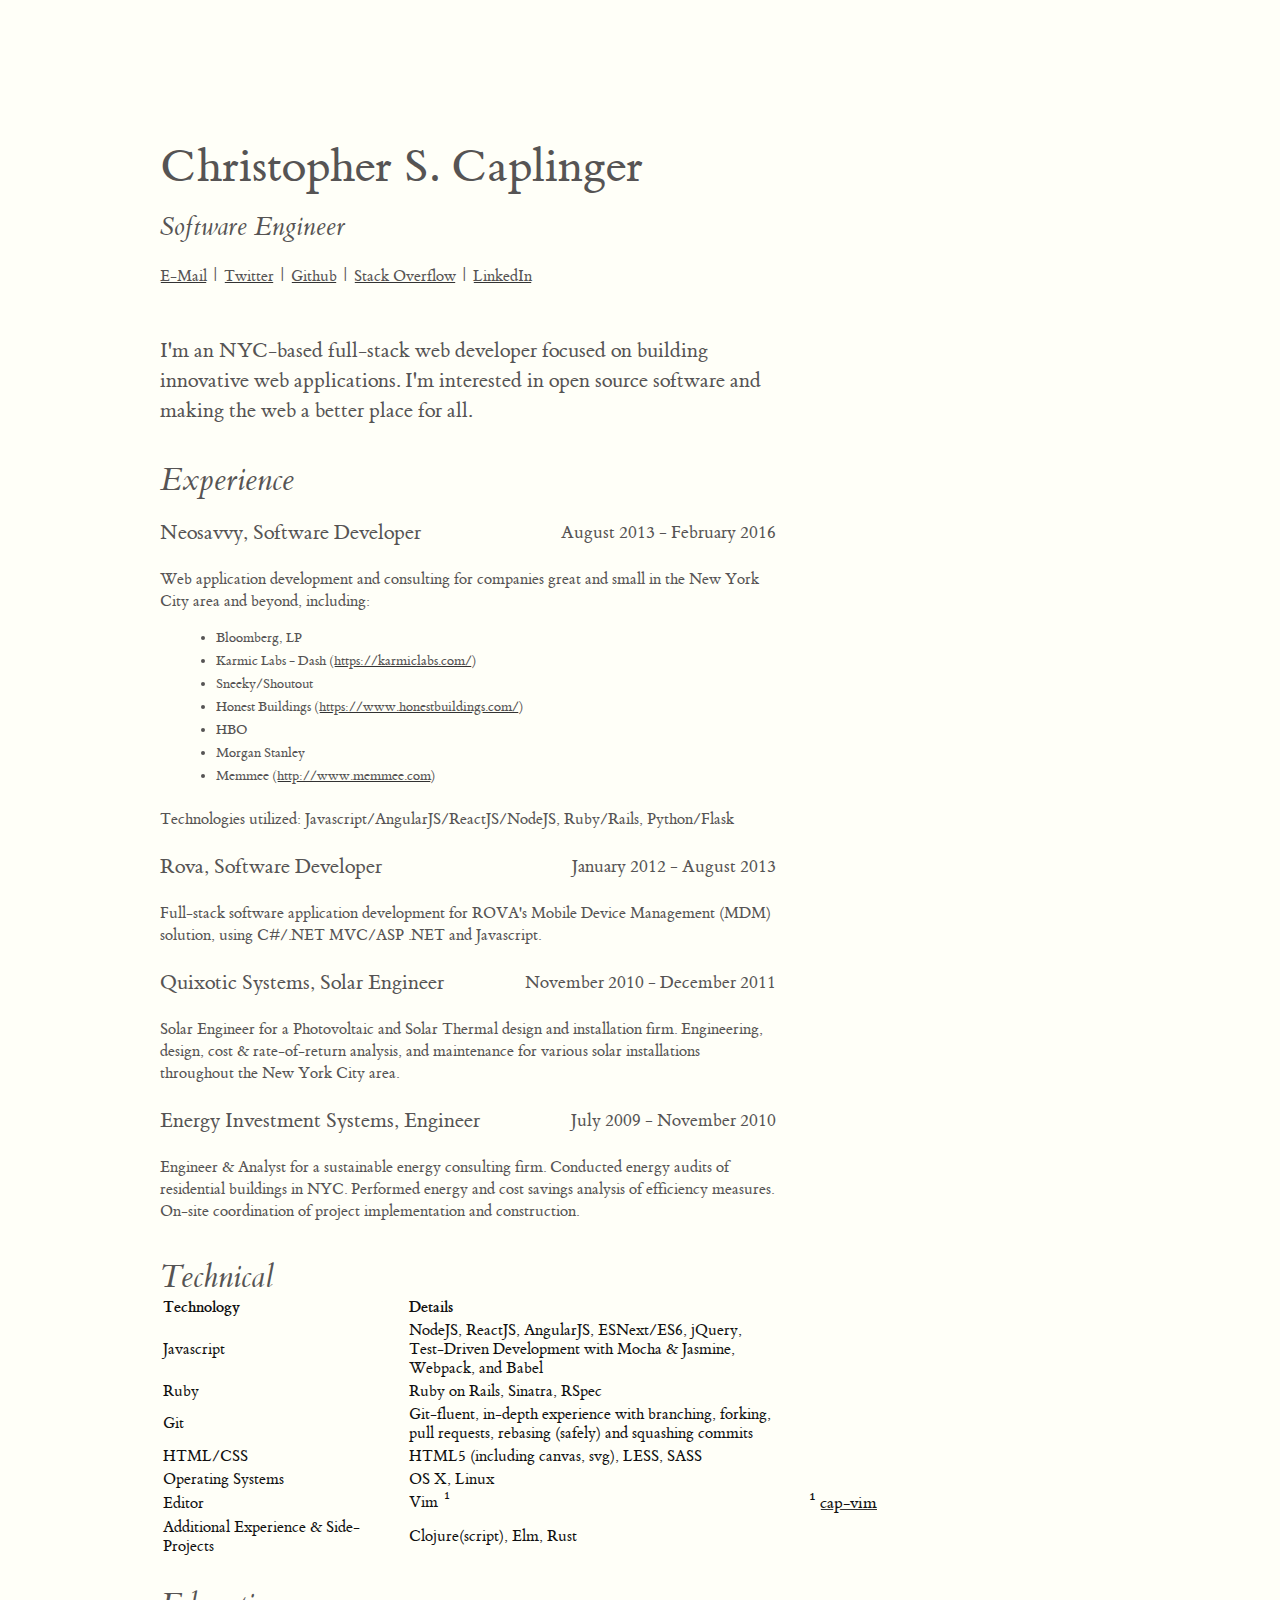
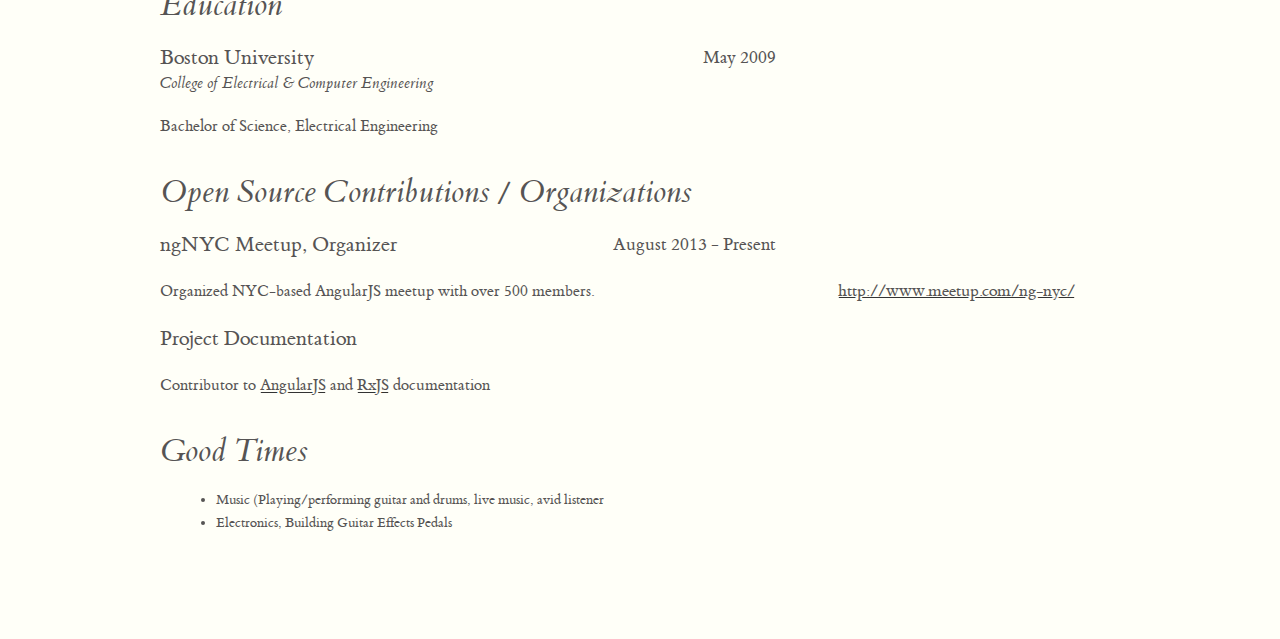
==== index.html @ d524db89 "updates, styling , printable" ====
<html>
    <head>
        <link rel="stylesheet" href="resume.css">
        <link rel="stylesheet" href="tufte.css">
    </head>
    <body id="resume-body">
        <article id="resume">
            <h1>Christopher S. Caplinger</h1>
            <p class="subtitle">Software Engineer</p>
            <p class="contact no-print">
                <a href="mailto:caplingerc@gmail.com">E-Mail</a> |
                <a href="https://twitter.com/unicode_snowman">Twitter</a> |
                <a href="https://github.com/UnicodeSnowman">Github</a> |
                <a href="http://stackoverflow.com/users/2045061/unicodesnowman">Stack Overflow</a> |
                <a href="https://www.linkedin.com/in/christophercaplinger">LinkedIn</a>
            </p>
            <p class="contact subtitle print-only">
                <span>caplingerc@gmail.com</span><br>
                <span>twitter.com/unicode_snowman</span><br>
                <span>github.com/UnicodeSnowman</span><br>
                <span>stackoverflow.com/users/2045061/unicodesnowman</span><br>
                <span>linkedin.com/in/christophercaplinger</span>
            </p>
            <section>
                <p>
                    I'm an NYC-based full-stack web developer focused on building innovative web applications. I'm interested in open source software and making the web a better place for all. 
                </p>
            </section>
            <section>
                <h2>Experience</h2>
                <div class="indivisible-unit">
                    <p class="job-title">
                        Neosavvy, Software Developer <span class="align-right">August 2013 - February 2016</span>
                    </p>
                    <p>
                        <span class="description">Web application development and consulting for companies great and small in the New York City area and beyond, including:</span>
                    </p>
                    <ul>
                        <li>Bloomberg, LP</li>
                        <li>Karmic Labs - Dash (<a href="https://karmiclabs.com/">https://karmiclabs.com/</a>)</li>
                        <li>Sneeky/Shoutout</li>
                        <li>Honest Buildings (<a href="https://www.honestbuildings.com/">https://www.honestbuildings.com/</a>)</li>
                        <li>HBO</li>
                        <li>Morgan Stanley</li>
                        <li>Memmee (<a href="http://www.memmee.com">http://www.memmee.com</a>)</li>
                    </ul>
                    <p>
                        <span class="description">Technologies utilized: Javascript/AngularJS/ReactJS/NodeJS, Ruby/Rails, Python/Flask</span>
                    </p>
                </div>
                <div class="indivisible-unit">
                    <p class="job-title">
                        Rova, Software Developer <span class="align-right">January 2012 - August 2013</span>
                    </p>
                    <p>
                        <span class="description">Full-stack software application development for ROVA's Mobile Device Management (MDM) solution, using C#/.NET MVC/ASP .NET and Javascript. </span>
                    </p>
                </div>
                <div class="indivisible-unit">
                    <p class="job-title">
                        Quixotic Systems, Solar Engineer <span class="align-right">November 2010 - December 2011</span>
                    </p>
                    <p>
                        <span class="description">Solar Engineer for a Photovoltaic and Solar Thermal design and installation firm. Engineering, design, cost & rate-of-return analysis, and maintenance for various solar installations throughout the New York City area.</span> 
                    </p>
                </div>
                <div class="indivisible-unit">
                    <p class="job-title">
                        Energy Investment Systems, Engineer <span class="align-right">July 2009 - November 2010</span>
                    </p>
                    <p>
                        <span class="description">Engineer &amp; Analyst for a sustainable energy consulting firm. Conducted energy audits of residential buildings in NYC. Performed energy and cost savings analysis of efficiency measures. On-site coordination of project implementation and construction.</span> 
                    </p>
                </div>
            </section>
            <section class="indivisible-unit">
                <h2>Technical</h2>
                <table class="technical-skills">
                    <thead>
                        <tr>
                            <th>Technology</th>
                            <th>Details</th>
                        </tr>
                    </thead>
                    <tr>
                        <td class="title">Javascript</td>
                        <td>
                            NodeJS, ReactJS, AngularJS, ESNext/ES6, jQuery, Test-Driven Development with Mocha &amp; Jasmine, Webpack, and Babel
                        </td>
                    </tr>
                    <tr>
                        <td class="title">Ruby</td>
                        <td>Ruby on Rails, Sinatra, RSpec</td>
                    </tr>
                    <tr>
                        <td class="title">Git</td>
                        <td>Git-fluent, in-depth experience with branching, forking, pull requests, rebasing (safely) and squashing commits</td>
                    </tr>
                    <tr>
                        <td class="title">HTML/CSS</td>
                        <td>HTML5 (including canvas, svg), LESS, SASS</td>
                    </tr>
                    <tr>
                        <td class="title">Operating Systems</td>
                        <td>OS X, Linux</td>
                    </tr>
                    <tr>
                        <td class="title">Editor</td>
                        <td class="no-print">
                            Vim
                            <label for="capvim" class="margin-toggle sidenote-number"></label>
                            <span class="sidenote"><a href="https://github.com/UnicodeSnowman/cap-vim">cap-vim</a></span>
                        </td>
                        <td class="print-only">
                            Vim (https://github.com/UnicodeSnowman/cap-vim)
                        </td>
                    </tr>
                    <tr>
                        <td class="title">Additional Experience &amp; Side-Projects</td>
                        <td>Clojure(script), Elm, Rust</td>
                    </tr>
                </table>
            </section>
            <section>
                <h2>Education</h2>
                <p class="job-title">
                    Boston University <span class="align-right">May 2009</span><br>
                    <span class="description"><i>College of Electrical &amp; Computer Engineering</i></span>
                </p>
                <p>
                </p>
                <p>
                    <span class="description">Bachelor of Science, Electrical Engineering</span>
                </p>
            </section>
            <section>
                <h2>Open Source Contributions / Organizations</h2>
                <div class="indivisible-unit">
                    <p class="job-title">
                        ngNYC Meetup, Organizer <span class="align-right">August 2013 - Present</span>
                    </p>
                    <p>
                        <span class="description">Organized NYC-based AngularJS meetup with over 500 members.</span>
                        <span class="no-print marginnote">
                            <a href="http://www.meetup.com/ng-nyc/">http://www.meetup.com/ng-nyc/</a>
                        </span>
                    </p>
                    <p class="job-title">
                        Project Documentation
                    </p>
                    <p>
                        <span class="description">Contributor to <a href="https://github.com/angular">AngularJS</a> and <a href="https://github.com/Reactive-Extensions/RxJS">RxJS</a> documentation</span>
                    </p>
                </div>
            </section>
            <section>
                <h2>Good Times</h2>
                <p>
                    <ul>
                        <li>Music (Playing/performing guitar and drums, live music, avid listener</li>
                        <li>Electronics, Building Guitar Effects Pedals</li>
                    </ul>
                </p>
            </section>
        </article>
    </body>
</html>
---- resume.css ----
body article {
    color: #565454;
}

section ul {
    font-size: 14px;
    line-height: 8px;
}

span.description {
    font-size: 16px;
    line-height: 22px;
}

.contact {
    font-size: 16px;
}

table.technical-skills {
    font-size: 16px;
}

th {
    text-align: left;
}

td.title {
    width: 40%;
}

#resume h2 {
    margin-top: 1rem;
}

#resume p {
    margin-bottom: 8px;
}

#resume section {
    padding-bottom: 0px;
}

.align-right {
    font-style: inherit;
    font-size: 85%;
    float: right;
}

#resume h3 {
    font-style: inherit;
}

.contact.print-only {
    display: none;
}

td.print-only {
    display: none;
}

@media print {
    .print-only {
        display: inherit;
    }

    .no-print {
        display: none;
    }

    #resume-body {
        width: 90%;
        padding-left: 5%;
    }

    #resume {
        padding-top: 0px;
        font-size: 85%;
    }

    #resume h1 {
        margin-top: 0px;
    }

    #resume h2 {
        margin-top: 0px;
        font-size: 24px;
    }

    #resume h3 {
        margin-top: 0px;
    }

    #resume p {
        width: 100%;
        font-size: 16px;
        margin-top: 0px;
    }

    #resume .job-title {
        font-size: 1.2rem;
    }

    #resume .indivisible-unit {
        page-break-inside: avoid;
        margin-top: 1rem;
    }

    #resume ul {
        width: 100%;
    }

    table.technical-skills {
        font-size: 16px;
        width: 100%;
    }

}
---- tufte.css ----
/* Import ET Book styles
   adapted from https://github.com/edwardtufte/et-book/blob/gh-pages/et-book.css */

@charset "UTF-8";

@font-face {
  font-family: "et-book";
  src: url("et-book/et-book-roman-line-figures/et-book-roman-line-figures.eot");
  src: url("et-book/et-book-roman-line-figures/et-book-roman-line-figures.eot?#iefix") format("embedded-opentype"), url("et-book/et-book-roman-line-figures/et-book-roman-line-figures.woff") format("woff"), url("et-book/et-book-roman-line-figures/et-book-roman-line-figures.ttf") format("truetype"), url("et-book/et-book-roman-line-figures/et-book-roman-line-figures.svg#etbookromanosf") format("svg");
  font-weight: normal;
  font-style: normal
}

@font-face {
  font-family: "et-book";
  src: url("et-book/et-book-display-italic-old-style-figures/et-book-display-italic-old-style-figures.eot");
  src: url("et-book/et-book-display-italic-old-style-figures/et-book-display-italic-old-style-figures.eot?#iefix") format("embedded-opentype"), url("et-book/et-book-display-italic-old-style-figures/et-book-display-italic-old-style-figures.woff") format("woff"), url("et-book/et-book-display-italic-old-style-figures/et-book-display-italic-old-style-figures.ttf") format("truetype"), url("et-book/et-book-display-italic-old-style-figures/et-book-display-italic-old-style-figures.svg#etbookromanosf") format("svg");
  font-weight: normal;
  font-style: italic
}

@font-face {
  font-family: "et-book";
  src: url("et-book/et-book-bold-line-figures/et-book-bold-line-figures.eot");
  src: url("et-book/et-book-bold-line-figures/et-book-bold-line-figures.eot?#iefix") format("embedded-opentype"), url("et-book/et-book-bold-line-figures/et-book-bold-line-figures.woff") format("woff"), url("et-book/et-book-bold-line-figures/et-book-bold-line-figures.ttf") format("truetype"), url("et-book/et-book-bold-line-figures/et-book-bold-line-figures.svg#etbookromanosf") format("svg");
  font-weight: bold;
  font-style: normal
}

@font-face {
  font-family: "et-book-roman-old-style";
  src: url("et-book/et-book-roman-old-style-figures/et-book-roman-old-style-figures.eot");
  src: url("et-book/et-book-roman-old-style-figures/et-book-roman-old-style-figures.eot?#iefix") format("embedded-opentype"), url("et-book/et-book-roman-old-style-figures/et-book-roman-old-style-figures.woff") format("woff"), url("et-book/et-book-roman-old-style-figures/et-book-roman-old-style-figures.ttf") format("truetype"), url("et-book/et-book-roman-old-style-figures/et-book-roman-old-style-figures.svg#etbookromanosf") format("svg");
  font-weight: normal;
  font-style: normal;
}

/* Tufte CSS styles */
html { font-size: 15px; }

body { width: 87.5%;
       margin-left: auto;
       margin-right: auto;
       padding-left: 12.5%;
       font-family: et-book, Palatino, "Palatino Linotype", "Palatino LT STD", "Book Antiqua", Georgia, serif;
       background-color: #fffff8;
       color: #111;
       max-width: 1400px;
       counter-reset: sidenote-counter; }

h1 { font-weight: 400;
     margin-top: 4rem;
     margin-bottom: 1.5rem;
     font-size: 3.2rem;
     line-height: 1; }

h2 { font-style: italic;
     font-weight: 400;
     margin-top: 2.1rem;
     margin-bottom: 0;
     font-size: 2.2rem;
     line-height: 1; }

h3 { font-style: italic;
     font-weight: 400;
     font-size: 1.7rem;
     margin-top: 2rem;
     margin-bottom: 0;
     line-height: 1; }

p.subtitle { font-style: italic;
             margin-top: 1rem;
             margin-bottom: 1rem;
             font-size: 1.8rem;
             display: block;
             line-height: 1; }

.numeral { font-family: et-book-roman-old-style; }

.danger { color: red; }

article { position: relative;
          padding: 5rem 0rem; }

section { padding-top: 1rem;
          padding-bottom: 1rem; }

p, ol, ul { font-size: 1.4rem; }

p { line-height: 2rem;
    margin-top: 1.4rem;
    margin-bottom: 1.4rem;
    padding-right: 0;
    vertical-align: baseline; }

/* Chapter Epigraphs */
div.epigraph { margin: 5em 0; }

div.epigraph > blockquote { margin-top: 3em;
                            margin-bottom: 3em; }

div.epigraph > blockquote, div.epigraph > blockquote > p { font-style: italic; }

div.epigraph > blockquote > footer { font-style: normal; }

div.epigraph > blockquote > footer > cite { font-style: italic; }

/* end chapter epigraphs styles */

blockquote { font-size: 1.4rem; }

blockquote p { width: 50%; }

blockquote footer { width: 50%;
                    font-size: 1.1rem;
                    text-align: right; }

ol, ul { width: 45%;
         -webkit-padding-start: 5%;
         -webkit-padding-end: 5%; }

li { padding: 0.5rem 0; }

figure { padding: 0;
         border: 0;
         font-size: 100%;
         font: inherit;
         vertical-align: baseline;
         max-width: 55%;
         -webkit-margin-start: 0;
         -webkit-margin-end: 0;
         margin: 0 0 3em 0; }

figcaption { float: right;
             clear: right;
             margin-right: -48%;
             margin-top: 0;
             margin-bottom: 0;
             font-size: 1.1rem;
             line-height: 1.6;
             vertical-align: baseline;
             position: relative;
             max-width: 40%; }

figure.fullwidth figcaption { margin-right: 24%; }

/* Links: replicate underline that clears descenders */
a:link, a:visited { color: inherit; }

a:link { text-decoration: none;
         background: -webkit-linear-gradient(#fffff8, #fffff8), -webkit-linear-gradient(#fffff8, #fffff8), -webkit-linear-gradient(#333, #333);
         background: linear-gradient(#fffff8, #fffff8), linear-gradient(#fffff8, #fffff8), linear-gradient(#333, #333);
         -webkit-background-size: 0.05em 1px, 0.05em 1px, 1px 1px;
         -moz-background-size: 0.05em 1px, 0.05em 1px, 1px 1px;
         background-size: 0.05em 1px, 0.05em 1px, 1px 1px;
         background-repeat: no-repeat, no-repeat, repeat-x;
         text-shadow: 0.03em 0 #fffff8, -0.03em 0 #fffff8, 0 0.03em #fffff8, 0 -0.03em #fffff8, 0.06em 0 #fffff8, -0.06em 0 #fffff8, 0.09em 0 #fffff8, -0.09em 0 #fffff8, 0.12em 0 #fffff8, -0.12em 0 #fffff8, 0.15em 0 #fffff8, -0.15em 0 #fffff8;
         background-position: 0% 93%, 100% 93%, 0% 93%; }

@media screen and (-webkit-min-device-pixel-ratio: 0) { a:link { background-position-y: 87%, 87%, 87%; } }

a:link::selection { text-shadow: 0.03em 0 #b4d5fe, -0.03em 0 #b4d5fe, 0 0.03em #b4d5fe, 0 -0.03em #b4d5fe, 0.06em 0 #b4d5fe, -0.06em 0 #b4d5fe, 0.09em 0 #b4d5fe, -0.09em 0 #b4d5fe, 0.12em 0 #b4d5fe, -0.12em 0 #b4d5fe, 0.15em 0 #b4d5fe, -0.15em 0 #b4d5fe;
                    background: #b4d5fe; }

a:link::-moz-selection { text-shadow: 0.03em 0 #b4d5fe, -0.03em 0 #b4d5fe, 0 0.03em #b4d5fe, 0 -0.03em #b4d5fe, 0.06em 0 #b4d5fe, -0.06em 0 #b4d5fe, 0.09em 0 #b4d5fe, -0.09em 0 #b4d5fe, 0.12em 0 #b4d5fe, -0.12em 0 #b4d5fe, 0.15em 0 #b4d5fe, -0.15em 0 #b4d5fe;
                         background: #b4d5fe; }

/* Sidenotes, margin notes, figures, captions */
img { max-width: 100%; }

.sidenote, .marginnote { float: right;
                         clear: right;
                         margin-right: -60%;
                         width: 50%;
                         margin-top: 0;
                         margin-bottom: 0;
                         font-size: 1.1rem;
                         line-height: 1.3;
                         vertical-align: baseline;
                         position: relative; }

.table-caption { float:right;
                 clear:right;
                 margin-right: -60%;
                 width: 50%;
                 margin-top: 0;
                 margin-bottom: 0;
                 font-size: 1.0rem;
                 line-height: 1.6; }

.sidenote-number { counter-increment: sidenote-counter; }

.sidenote-number:after, .sidenote:before { content: counter(sidenote-counter) " ";
                                           font-family: et-book-roman-old-style;
                                           position: relative;
                                           vertical-align: baseline; }

.sidenote-number:after { content: counter(sidenote-counter);
                         font-size: 1rem;
                         top: -0.5rem;
                         left: 0.1rem; }

.sidenote:before { content: counter(sidenote-counter) " ";
                   top: -0.5rem; }

p, footer, table, div.table-wrapper-small, div.supertable-wrapper > p, div.booktabs-wrapper { width: 55%; }

div.fullwidth, table.fullwidth { width: 100%; }

div.table-wrapper { overflow-x: scroll;
                    font-family: "Trebuchet MS", "Gill Sans", "Gill Sans MT", sans-serif; }

@media screen and (max-width: 760px) { p, footer { width: 90%; }
                                       pre.code { width: 87.5%; }
                                       ul { width: 85%; }
                                       figure { max-width: 90%; }
                                       figcaption, figure.fullwidth figcaption { margin-right: 0%;
                                                                                 max-width: none; }
                                       blockquote p, blockquote footer { width: 90%; }}

.sans { font-family: "Gill Sans", "Gill Sans MT", Calibri, sans-serif;
        letter-spacing: .03em; }

.code { font-family: Consolas, "Liberation Mono", Menlo, Courier, monospace;
        font-size: 1.125rem;
        line-height: 1.6; }

h1 .code, h2 .code, h3 .code { font-size: 0.80em; }

.marginnote .code, .sidenote .code { font-size: 1rem; }

pre.code { width: 52.5%;
           padding-left: 2.5%;
           overflow-x: scroll; }

.fullwidth { max-width: 90%;
             clear:both; }

span.newthought { font-variant: small-caps;
                  font-size: 1.2em; }

input.margin-toggle { display: none; }

label.sidenote-number { display: inline; }

label.margin-toggle:not(.sidenote-number) { display: none; }

@media (max-width: 760px) { label.margin-toggle:not(.sidenote-number) { display: inline; }
                            .sidenote, .marginnote { display: none; }
                            .margin-toggle:checked + .sidenote,
                            .margin-toggle:checked + .marginnote { display: block;
                                                                   float: left;
                                                                   left: 1rem;
                                                                   clear: both;
                                                                   width: 95%;
                                                                   margin: 1rem 2.5%;
                                                                   vertical-align: baseline;
                                                                   position: relative; }
                            label { cursor: pointer; }
                            pre.code { width: 90%;
                                       padding: 0; }
                            .table-caption { display: block;
                                             float: right;
                                             clear: both;
                                             width: 98%;
                                             margin-top: 1rem;
                                             margin-bottom: 0.5rem;
                                             margin-left: 1%;
                                             margin-right: 1%;
                                             vertical-align: baseline;
                                             position: relative; }
                            div.table-wrapper, table, table.booktabs { width: 85%; }
                            div.table-wrapper { border-right: 1px solid #efefef; }
                            img { width: 100%; } }
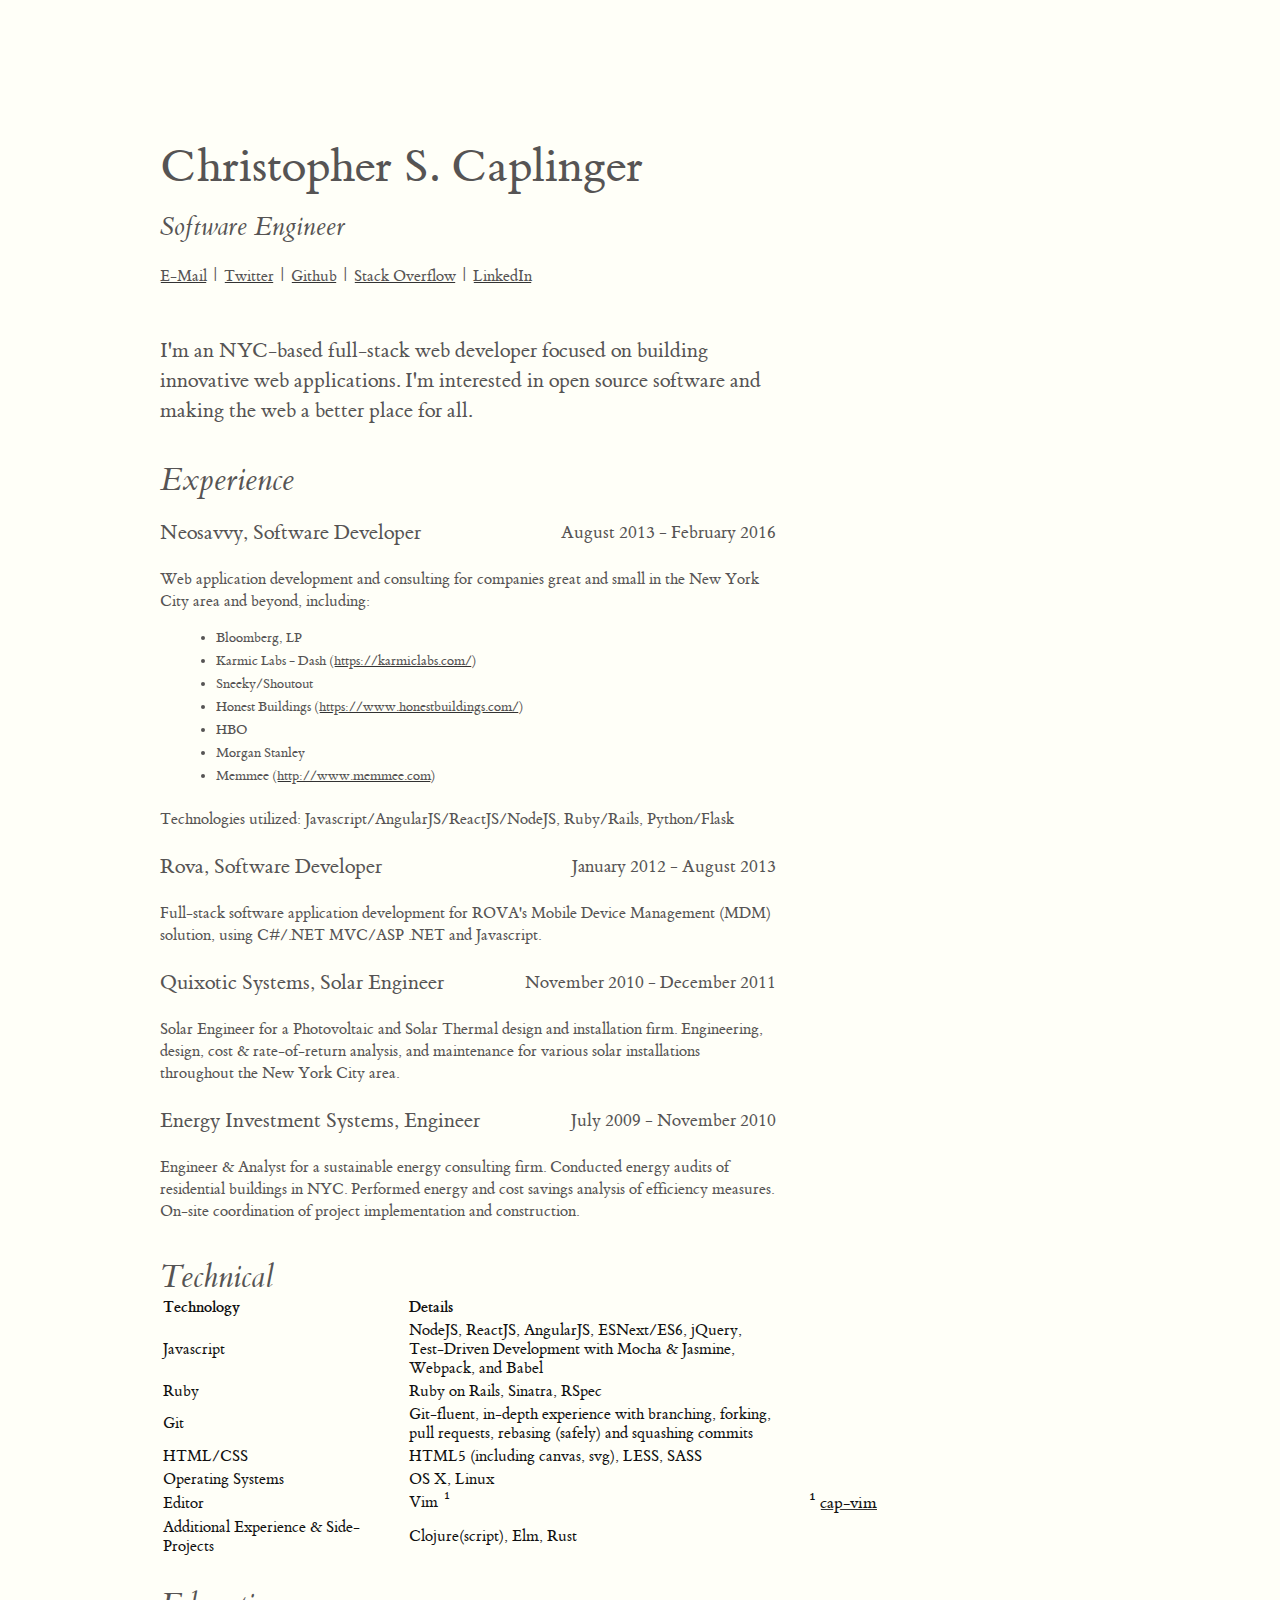
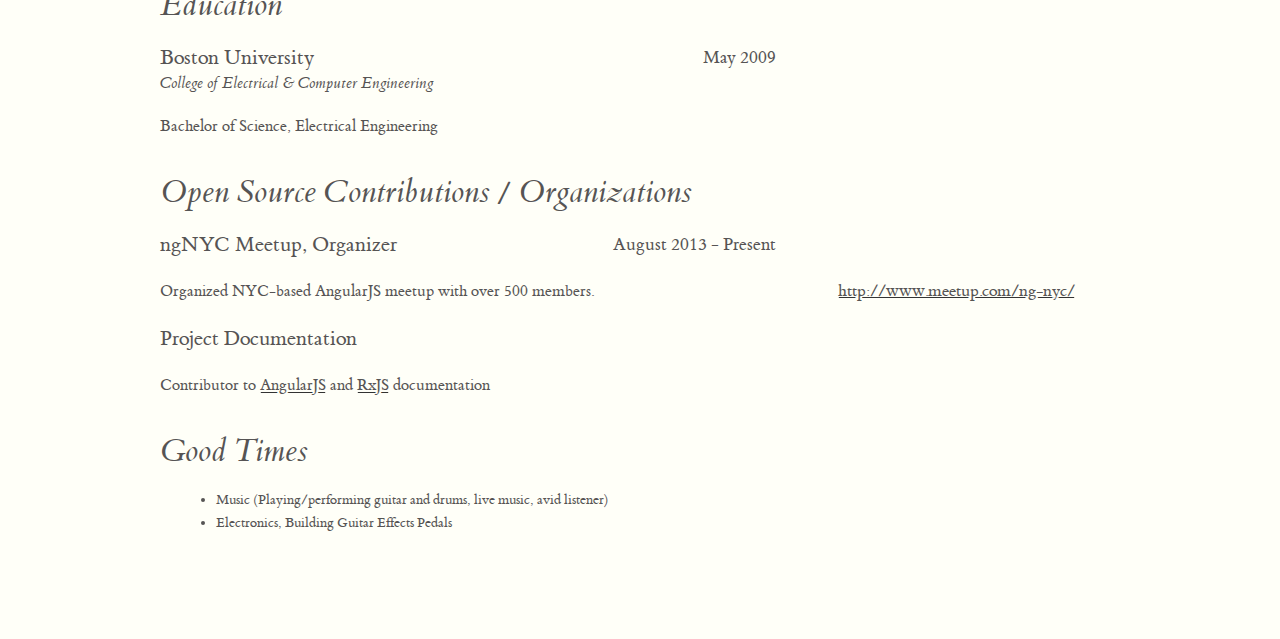
==== commit a1e6d6a0: "typo fix" ====
--- a/index.html
+++ b/index.html
@@ -157,7 +157,7 @@
                 <h2>Good Times</h2>
                 <p>
                     <ul>
-                        <li>Music (Playing/performing guitar and drums, live music, avid listener</li>
+                        <li>Music (Playing/performing guitar and drums, live music, avid listener)</li>
                         <li>Electronics, Building Guitar Effects Pedals</li>
                     </ul>
                 </p>
--- a/resume.css
+++ b/resume.css
@@ -72,6 +72,10 @@
         padding-left: 5%;
     }
 
+    #resume-body {
+        padding-left: 0;
+    }
+
     #resume {
         padding-top: 0px;
         font-size: 85%;
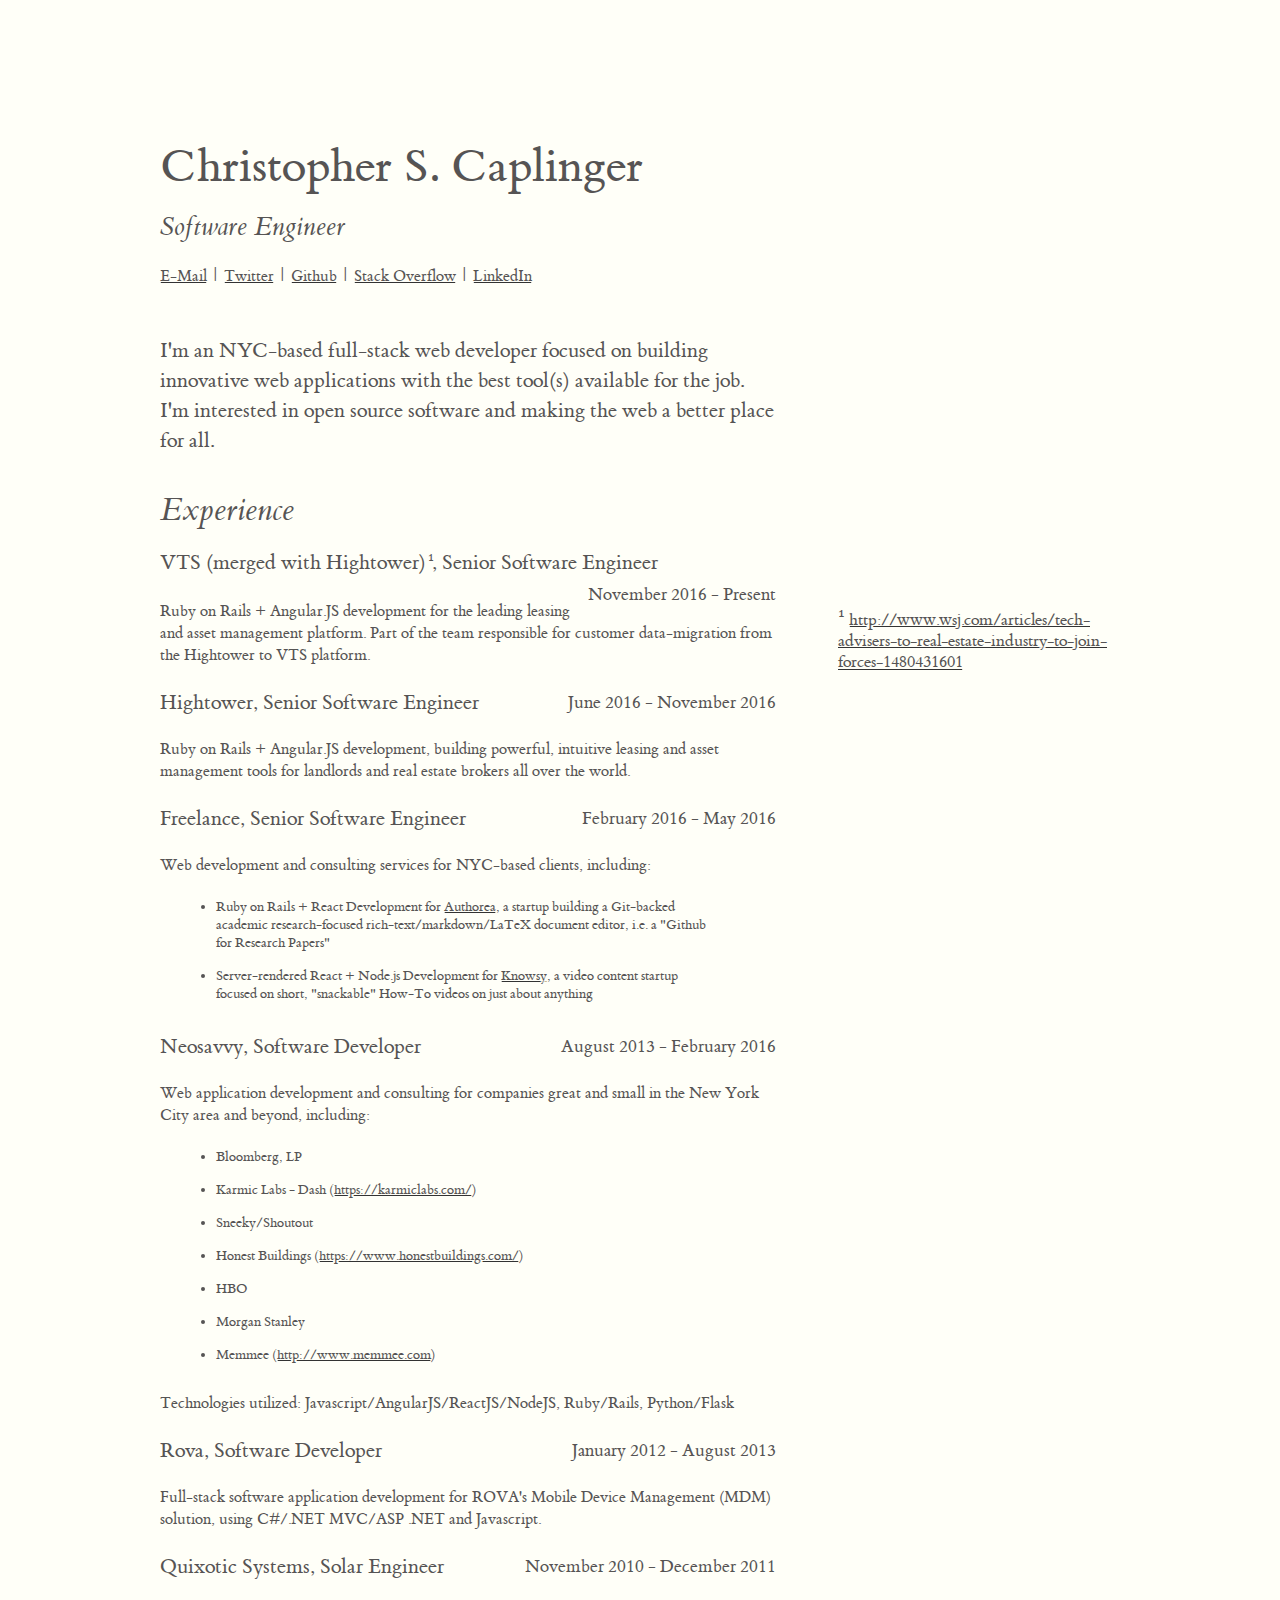
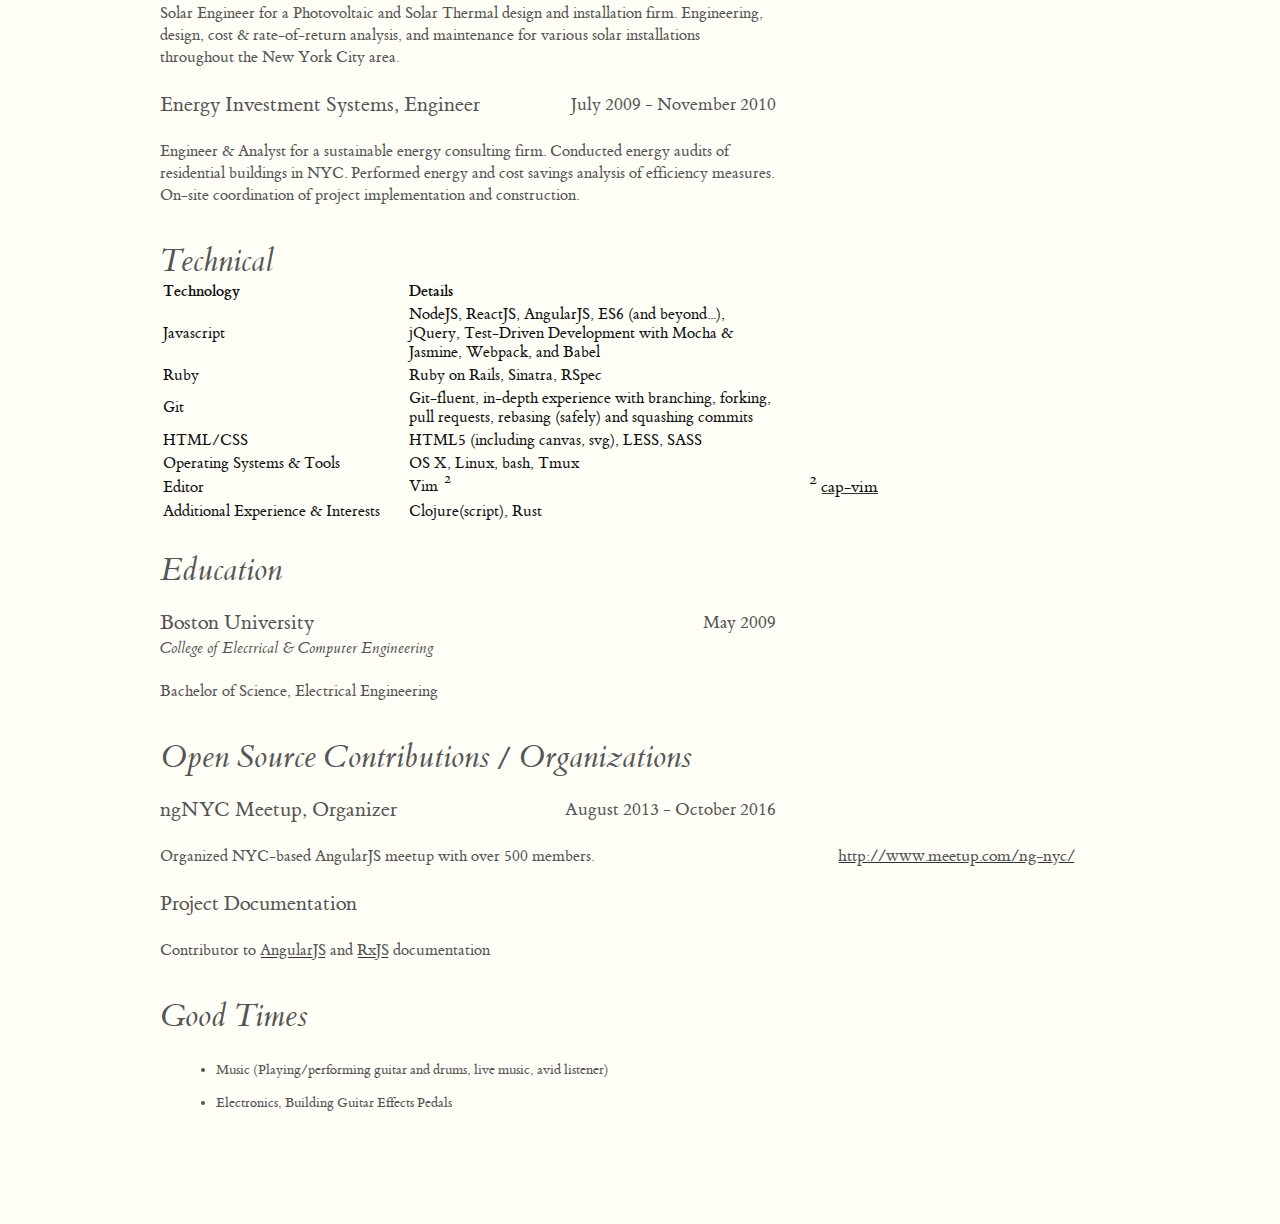
==== commit c30ccd07: "getting things up to date" ====
--- a/index.html
+++ b/index.html
@@ -1,167 +1,196 @@
 <html>
-    <head>
-        <link rel="stylesheet" href="resume.css">
-        <link rel="stylesheet" href="tufte.css">
-    </head>
-    <body id="resume-body">
-        <article id="resume">
-            <h1>Christopher S. Caplinger</h1>
-            <p class="subtitle">Software Engineer</p>
-            <p class="contact no-print">
-                <a href="mailto:caplingerc@gmail.com">E-Mail</a> |
-                <a href="https://twitter.com/unicode_snowman">Twitter</a> |
-                <a href="https://github.com/UnicodeSnowman">Github</a> |
-                <a href="http://stackoverflow.com/users/2045061/unicodesnowman">Stack Overflow</a> |
-                <a href="https://www.linkedin.com/in/christophercaplinger">LinkedIn</a>
-            </p>
-            <p class="contact subtitle print-only">
-                <span>caplingerc@gmail.com</span><br>
-                <span>twitter.com/unicode_snowman</span><br>
-                <span>github.com/UnicodeSnowman</span><br>
-                <span>stackoverflow.com/users/2045061/unicodesnowman</span><br>
-                <span>linkedin.com/in/christophercaplinger</span>
-            </p>
-            <section>
-                <p>
-                    I'm an NYC-based full-stack web developer focused on building innovative web applications. I'm interested in open source software and making the web a better place for all. 
-                </p>
-            </section>
-            <section>
-                <h2>Experience</h2>
-                <div class="indivisible-unit">
-                    <p class="job-title">
-                        Neosavvy, Software Developer <span class="align-right">August 2013 - February 2016</span>
-                    </p>
-                    <p>
-                        <span class="description">Web application development and consulting for companies great and small in the New York City area and beyond, including:</span>
-                    </p>
-                    <ul>
-                        <li>Bloomberg, LP</li>
-                        <li>Karmic Labs - Dash (<a href="https://karmiclabs.com/">https://karmiclabs.com/</a>)</li>
-                        <li>Sneeky/Shoutout</li>
-                        <li>Honest Buildings (<a href="https://www.honestbuildings.com/">https://www.honestbuildings.com/</a>)</li>
-                        <li>HBO</li>
-                        <li>Morgan Stanley</li>
-                        <li>Memmee (<a href="http://www.memmee.com">http://www.memmee.com</a>)</li>
-                    </ul>
-                    <p>
-                        <span class="description">Technologies utilized: Javascript/AngularJS/ReactJS/NodeJS, Ruby/Rails, Python/Flask</span>
-                    </p>
-                </div>
-                <div class="indivisible-unit">
-                    <p class="job-title">
-                        Rova, Software Developer <span class="align-right">January 2012 - August 2013</span>
-                    </p>
-                    <p>
-                        <span class="description">Full-stack software application development for ROVA's Mobile Device Management (MDM) solution, using C#/.NET MVC/ASP .NET and Javascript. </span>
-                    </p>
-                </div>
-                <div class="indivisible-unit">
-                    <p class="job-title">
-                        Quixotic Systems, Solar Engineer <span class="align-right">November 2010 - December 2011</span>
-                    </p>
-                    <p>
-                        <span class="description">Solar Engineer for a Photovoltaic and Solar Thermal design and installation firm. Engineering, design, cost & rate-of-return analysis, and maintenance for various solar installations throughout the New York City area.</span> 
-                    </p>
-                </div>
-                <div class="indivisible-unit">
-                    <p class="job-title">
-                        Energy Investment Systems, Engineer <span class="align-right">July 2009 - November 2010</span>
-                    </p>
-                    <p>
-                        <span class="description">Engineer &amp; Analyst for a sustainable energy consulting firm. Conducted energy audits of residential buildings in NYC. Performed energy and cost savings analysis of efficiency measures. On-site coordination of project implementation and construction.</span> 
-                    </p>
-                </div>
-            </section>
-            <section class="indivisible-unit">
-                <h2>Technical</h2>
-                <table class="technical-skills">
-                    <thead>
-                        <tr>
-                            <th>Technology</th>
-                            <th>Details</th>
-                        </tr>
-                    </thead>
-                    <tr>
-                        <td class="title">Javascript</td>
-                        <td>
-                            NodeJS, ReactJS, AngularJS, ESNext/ES6, jQuery, Test-Driven Development with Mocha &amp; Jasmine, Webpack, and Babel
-                        </td>
-                    </tr>
-                    <tr>
-                        <td class="title">Ruby</td>
-                        <td>Ruby on Rails, Sinatra, RSpec</td>
-                    </tr>
-                    <tr>
-                        <td class="title">Git</td>
-                        <td>Git-fluent, in-depth experience with branching, forking, pull requests, rebasing (safely) and squashing commits</td>
-                    </tr>
-                    <tr>
-                        <td class="title">HTML/CSS</td>
-                        <td>HTML5 (including canvas, svg), LESS, SASS</td>
-                    </tr>
-                    <tr>
-                        <td class="title">Operating Systems</td>
-                        <td>OS X, Linux</td>
-                    </tr>
-                    <tr>
-                        <td class="title">Editor</td>
-                        <td class="no-print">
-                            Vim
-                            <label for="capvim" class="margin-toggle sidenote-number"></label>
-                            <span class="sidenote"><a href="https://github.com/UnicodeSnowman/cap-vim">cap-vim</a></span>
-                        </td>
-                        <td class="print-only">
-                            Vim (https://github.com/UnicodeSnowman/cap-vim)
-                        </td>
-                    </tr>
-                    <tr>
-                        <td class="title">Additional Experience &amp; Side-Projects</td>
-                        <td>Clojure(script), Elm, Rust</td>
-                    </tr>
-                </table>
-            </section>
-            <section>
-                <h2>Education</h2>
-                <p class="job-title">
-                    Boston University <span class="align-right">May 2009</span><br>
-                    <span class="description"><i>College of Electrical &amp; Computer Engineering</i></span>
-                </p>
-                <p>
-                </p>
-                <p>
-                    <span class="description">Bachelor of Science, Electrical Engineering</span>
-                </p>
-            </section>
-            <section>
-                <h2>Open Source Contributions / Organizations</h2>
-                <div class="indivisible-unit">
-                    <p class="job-title">
-                        ngNYC Meetup, Organizer <span class="align-right">August 2013 - Present</span>
-                    </p>
-                    <p>
-                        <span class="description">Organized NYC-based AngularJS meetup with over 500 members.</span>
-                        <span class="no-print marginnote">
-                            <a href="http://www.meetup.com/ng-nyc/">http://www.meetup.com/ng-nyc/</a>
-                        </span>
-                    </p>
-                    <p class="job-title">
-                        Project Documentation
-                    </p>
-                    <p>
-                        <span class="description">Contributor to <a href="https://github.com/angular">AngularJS</a> and <a href="https://github.com/Reactive-Extensions/RxJS">RxJS</a> documentation</span>
-                    </p>
-                </div>
-            </section>
-            <section>
-                <h2>Good Times</h2>
-                <p>
-                    <ul>
-                        <li>Music (Playing/performing guitar and drums, live music, avid listener)</li>
-                        <li>Electronics, Building Guitar Effects Pedals</li>
-                    </ul>
-                </p>
-            </section>
-        </article>
-    </body>
+  <head>
+    <link rel="stylesheet" href="resume.css">
+    <link rel="stylesheet" href="tufte.css">
+  </head>
+  <body id="resume-body">
+    <article id="resume">
+      <h1>Christopher S. Caplinger</h1>
+      <p class="subtitle">Software Engineer</p>
+      <p class="contact no-print">
+        <a href="mailto:caplingerc@gmail.com">E-Mail</a> |
+        <a href="https://twitter.com/unicode_snowman">Twitter</a> |
+        <a href="https://github.com/UnicodeSnowman">Github</a> |
+        <a href="http://stackoverflow.com/users/2045061/unicodesnowman">Stack Overflow</a> |
+        <a href="https://www.linkedin.com/in/christophercaplinger">LinkedIn</a>
+      </p>
+      <p class="contact subtitle print-only">
+        <span>caplingerc@gmail.com</span><br>
+        <span>twitter.com/unicode_snowman</span><br>
+        <span>github.com/UnicodeSnowman</span><br>
+        <span>stackoverflow.com/users/2045061/unicodesnowman</span><br>
+        <span>linkedin.com/in/christophercaplinger</span>
+      </p>
+      <section>
+        <p>
+          I'm an NYC-based full-stack web developer focused on building innovative web applications with the best tool(s) available for the job. I'm interested in open source software and making the web a better place for all.
+        </p>
+      </section>
+      <section>
+        <h2>Experience</h2>
+        <div class="indivisible-unit">
+          <p class="job-title">
+            <label for="merger" class="margin-toggle sidenote-number">VTS (merged with Hightower)</label>, Senior Software Engineer<span class="align-right">November 2016 - Present</span>
+            <span class="sidenote"><a href="http://www.wsj.com/articles/tech-advisers-to-real-estate-industry-to-join-forces-1480431601">http://www.wsj.com/articles/tech-advisers-to-real-estate-industry-to-join-forces-1480431601</a></span>
+          </p>
+          <p>
+            <span class="description">Ruby on Rails + Angular.JS development for the leading leasing and asset management platform. Part of the team responsible for customer data-migration from the Hightower to VTS platform.</span>
+          </p>
+        </div>
+        <div class="indivisible-unit">
+          <p class="job-title">
+            Hightower, Senior Software Engineer<span class="align-right">June 2016 - November 2016</span>
+          </p>
+          <p>
+            <span class="description">Ruby on Rails + Angular.JS development, building powerful, intuitive leasing and asset management tools for landlords and real estate brokers all over the world.</span>
+          </p>
+        </div>
+        <div class="indivisible-unit">
+          <p class="job-title">
+            Freelance, Senior Software Engineer<span class="align-right">February 2016 - May 2016</span>
+          </p>
+          <p>
+            <span class="description">Web development and consulting services for NYC-based clients, including:</span>
+          </p>
+          <ul>
+            <li>Ruby on Rails + React Development for <a href="https://www.authorea.com">Authorea</a>, a startup building a Git-backed academic research-focused rich-text/markdown/LaTeX document editor, i.e. a "Github for Research Papers"</li>
+            <li>Server-rendered React + Node.js Development for <a href="https://knowsy.co">Knowsy</a>, a video content startup focused on short, "snackable" How-To videos on just about anything</li>
+          </ul>
+        </div>
+        <div class="indivisible-unit">
+          <p class="job-title">
+            Neosavvy, Software Developer <span class="align-right">August 2013 - February 2016</span>
+          </p>
+          <p>
+            <span class="description">Web application development and consulting for companies great and small in the New York City area and beyond, including:</span>
+          </p>
+          <ul>
+            <li>Bloomberg, LP</li>
+            <li>Karmic Labs - Dash (<a href="https://karmiclabs.com/">https://karmiclabs.com/</a>)</li>
+            <li>Sneeky/Shoutout</li>
+            <li>Honest Buildings (<a href="https://www.honestbuildings.com/">https://www.honestbuildings.com/</a>)</li>
+            <li>HBO</li>
+            <li>Morgan Stanley</li>
+            <li>Memmee (<a href="http://www.memmee.com">http://www.memmee.com</a>)</li>
+          </ul>
+          <p>
+            <span class="description">Technologies utilized: Javascript/AngularJS/ReactJS/NodeJS, Ruby/Rails, Python/Flask</span>
+          </p>
+        </div>
+        <div class="indivisible-unit">
+          <p class="job-title">
+            Rova, Software Developer <span class="align-right">January 2012 - August 2013</span>
+          </p>
+          <p>
+            <span class="description">Full-stack software application development for ROVA's Mobile Device Management (MDM) solution, using C#/.NET MVC/ASP .NET and Javascript. </span>
+          </p>
+        </div>
+        <div class="indivisible-unit">
+          <p class="job-title">
+            Quixotic Systems, Solar Engineer <span class="align-right">November 2010 - December 2011</span>
+          </p>
+          <p>
+            <span class="description">Solar Engineer for a Photovoltaic and Solar Thermal design and installation firm. Engineering, design, cost &amp; rate-of-return analysis, and maintenance for various solar installations throughout the New York City area.</span> 
+          </p>
+        </div>
+        <div class="indivisible-unit">
+          <p class="job-title">
+            Energy Investment Systems, Engineer <span class="align-right">July 2009 - November 2010</span>
+          </p>
+          <p>
+            <span class="description">Engineer &amp; Analyst for a sustainable energy consulting firm. Conducted energy audits of residential buildings in NYC. Performed energy and cost savings analysis of efficiency measures. On-site coordination of project implementation and construction.</span> 
+          </p>
+        </div>
+      </section>
+      <section class="indivisible-unit">
+        <h2>Technical</h2>
+        <table class="technical-skills">
+          <thead>
+            <tr>
+              <th>Technology</th>
+              <th>Details</th>
+            </tr>
+          </thead>
+          <tr>
+            <td class="title">Javascript</td>
+            <td>
+              NodeJS, ReactJS, AngularJS, ES6 (and beyond...), jQuery, Test-Driven Development with Mocha &amp; Jasmine, Webpack, and Babel
+            </td>
+          </tr>
+          <tr>
+            <td class="title">Ruby</td>
+            <td>Ruby on Rails, Sinatra, RSpec</td>
+          </tr>
+          <tr>
+            <td class="title">Git</td>
+            <td>Git-fluent, in-depth experience with branching, forking, pull requests, rebasing (safely) and squashing commits</td>
+          </tr>
+          <tr>
+            <td class="title">HTML/CSS</td>
+            <td>HTML5 (including canvas, svg), LESS, SASS</td>
+          </tr>
+          <tr>
+            <td class="title">Operating Systems &amp; Tools</td>
+            <td>OS X, Linux, bash, Tmux</td>
+          </tr>
+          <tr>
+            <td class="title">Editor</td>
+            <td class="no-print">
+              Vim
+              <label for="capvim" class="margin-toggle sidenote-number"></label>
+              <span class="sidenote"><a href="https://github.com/UnicodeSnowman/cap-vim">cap-vim</a></span>
+            </td>
+            <td class="print-only">
+              Vim (https://github.com/UnicodeSnowman/cap-vim)
+            </td>
+          </tr>
+          <tr>
+            <td class="title">Additional Experience &amp; Interests</td>
+            <td>Clojure(script), Rust</td>
+          </tr>
+        </table>
+      </section>
+      <section>
+        <h2>Education</h2>
+        <p class="job-title">
+          Boston University <span class="align-right">May 2009</span><br>
+          <span class="description"><i>College of Electrical &amp; Computer Engineering</i></span>
+        </p>
+        <p>
+        </p>
+        <p>
+          <span class="description">Bachelor of Science, Electrical Engineering</span>
+        </p>
+      </section>
+      <section>
+        <h2>Open Source Contributions / Organizations</h2>
+        <div class="indivisible-unit">
+          <p class="job-title">
+            ngNYC Meetup, Organizer <span class="align-right">August 2013 - October 2016</span>
+          </p>
+          <p>
+            <span class="description">Organized NYC-based AngularJS meetup with over 500 members.</span>
+            <span class="no-print marginnote">
+              <a href="http://www.meetup.com/ng-nyc/">http://www.meetup.com/ng-nyc/</a>
+            </span>
+          </p>
+          <p class="job-title">
+            Project Documentation
+          </p>
+          <p>
+            <span class="description">Contributor to <a href="https://github.com/angular">AngularJS</a> and <a href="https://github.com/Reactive-Extensions/RxJS">RxJS</a> documentation</span>
+          </p>
+        </div>
+      </section>
+      <section>
+        <h2>Good Times</h2>
+        <p>
+          <ul>
+            <li>Music (Playing/performing guitar and drums, live music, avid listener)</li>
+            <li>Electronics, Building Guitar Effects Pedals</li>
+          </ul>
+        </p>
+      </section>
+    </article>
+  </body>
 </html>
--- a/resume.css
+++ b/resume.css
@@ -1,121 +1,121 @@
 body article {
-    color: #565454;
+  color: #565454;
 }
 
 section ul {
-    font-size: 14px;
-    line-height: 8px;
+  font-size: 14px;
+  line-height: 18px;
 }
 
 span.description {
-    font-size: 16px;
-    line-height: 22px;
+  font-size: 16px;
+  line-height: 22px;
 }
 
 .contact {
-    font-size: 16px;
+  font-size: 16px;
 }
 
 table.technical-skills {
-    font-size: 16px;
+  font-size: 16px;
 }
 
 th {
-    text-align: left;
+  text-align: left;
 }
 
 td.title {
-    width: 40%;
+  width: 40%;
 }
 
 #resume h2 {
-    margin-top: 1rem;
+  margin-top: 1rem;
 }
 
 #resume p {
-    margin-bottom: 8px;
+  margin-bottom: 8px;
 }
 
 #resume section {
-    padding-bottom: 0px;
+  padding-bottom: 0px;
 }
 
 .align-right {
-    font-style: inherit;
-    font-size: 85%;
-    float: right;
+  font-style: inherit;
+  font-size: 85%;
+  float: right;
 }
 
 #resume h3 {
-    font-style: inherit;
+  font-style: inherit;
 }
 
 .contact.print-only {
-    display: none;
+  display: none;
 }
 
 td.print-only {
-    display: none;
+  display: none;
 }
 
 @media print {
-    .print-only {
-        display: inherit;
-    }
+  .print-only {
+    display: inherit;
+  }
 
-    .no-print {
-        display: none;
-    }
+  .no-print {
+    display: none;
+  }
 
-    #resume-body {
-        width: 90%;
-        padding-left: 5%;
-    }
+  #resume-body {
+    width: 90%;
+    padding-left: 5%;
+  }
 
-    #resume-body {
-        padding-left: 0;
-    }
+  #resume-body {
+    padding-left: 0;
+  }
 
-    #resume {
-        padding-top: 0px;
-        font-size: 85%;
-    }
+  #resume {
+    padding-top: 0px;
+    font-size: 85%;
+  }
 
-    #resume h1 {
-        margin-top: 0px;
-    }
+  #resume h1 {
+    margin-top: 0px;
+  }
 
-    #resume h2 {
-        margin-top: 0px;
-        font-size: 24px;
-    }
+  #resume h2 {
+    margin-top: 0px;
+    font-size: 24px;
+  }
 
-    #resume h3 {
-        margin-top: 0px;
-    }
+  #resume h3 {
+    margin-top: 0px;
+  }
 
-    #resume p {
-        width: 100%;
-        font-size: 16px;
-        margin-top: 0px;
-    }
+  #resume p {
+    width: 100%;
+    font-size: 16px;
+    margin-top: 0px;
+  }
 
-    #resume .job-title {
-        font-size: 1.2rem;
-    }
+  #resume .job-title {
+    font-size: 1.2rem;
+  }
 
-    #resume .indivisible-unit {
-        page-break-inside: avoid;
-        margin-top: 1rem;
-    }
+  #resume .indivisible-unit {
+    page-break-inside: avoid;
+    margin-top: 1rem;
+  }
 
-    #resume ul {
-        width: 100%;
-    }
+  #resume ul {
+    width: 100%;
+  }
 
-    table.technical-skills {
-        font-size: 16px;
-        width: 100%;
-    }
+  table.technical-skills {
+    font-size: 16px;
+    width: 100%;
+  }
 
 }
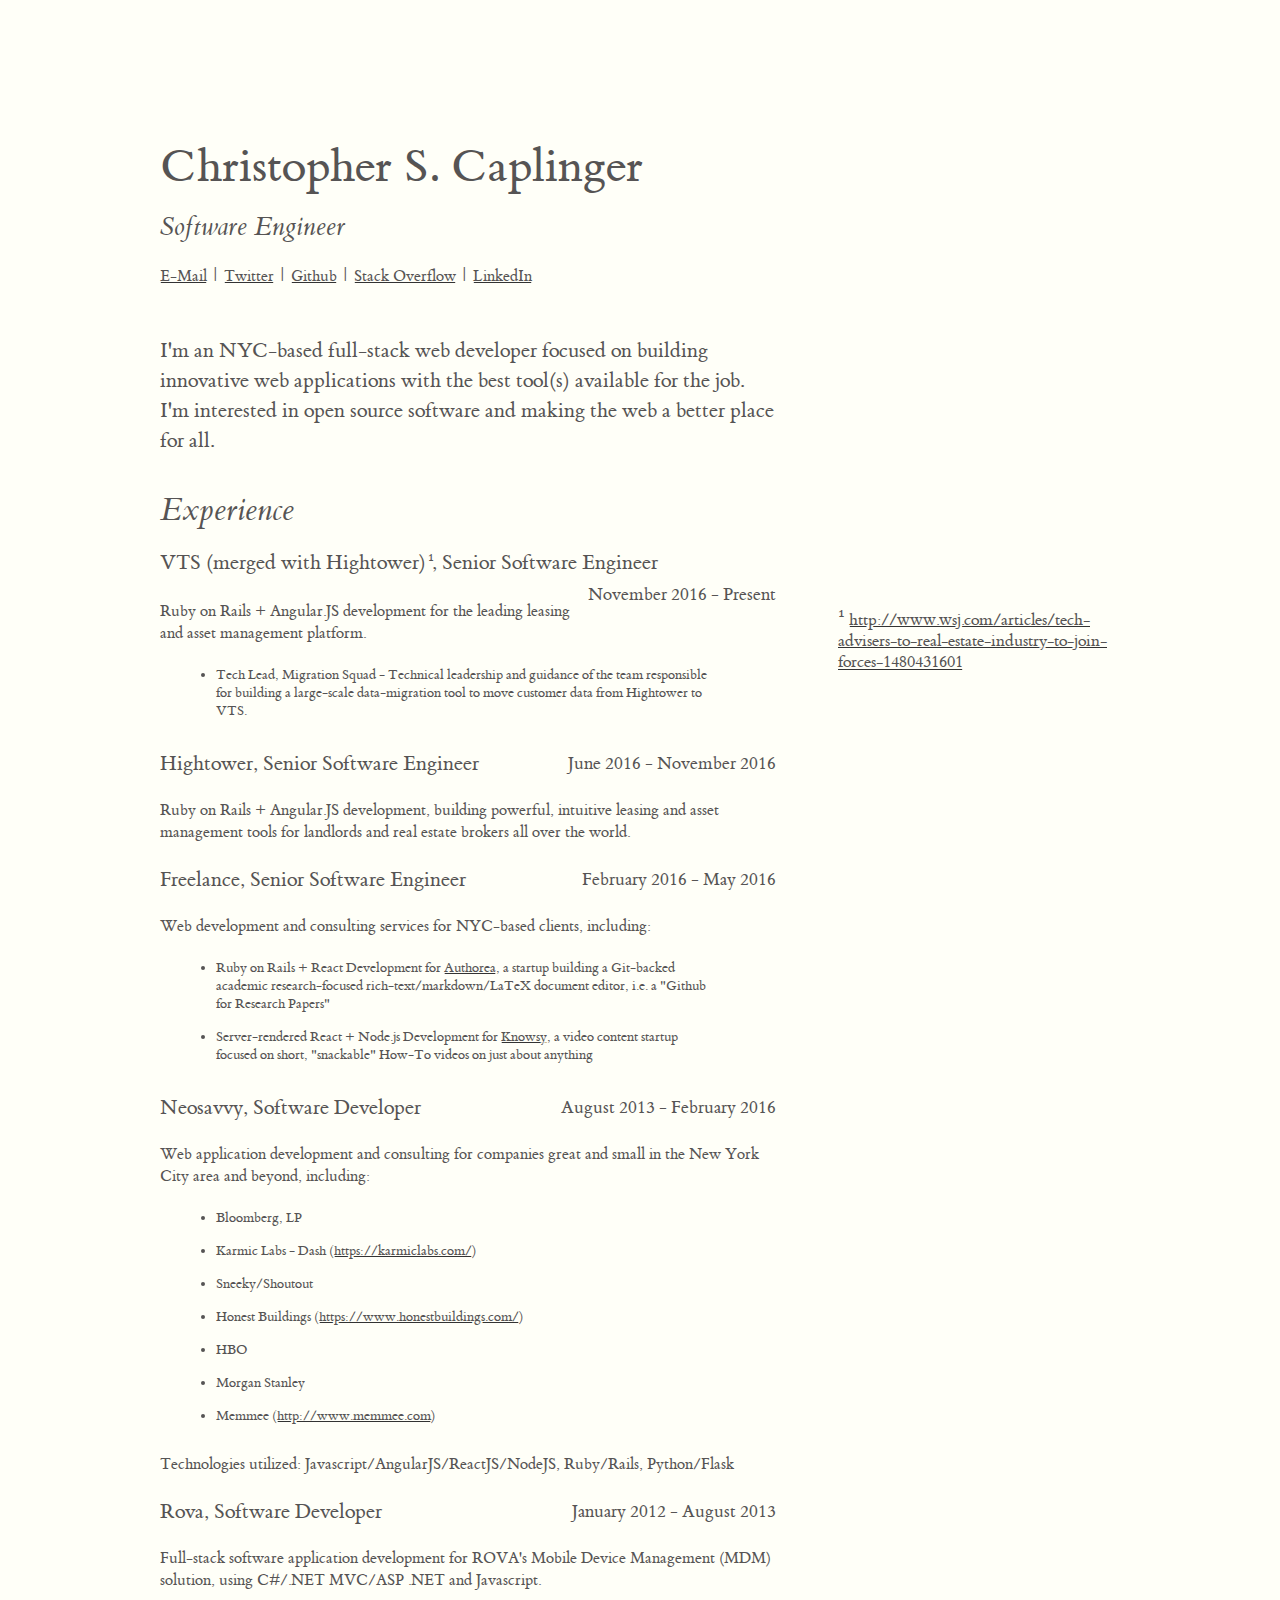
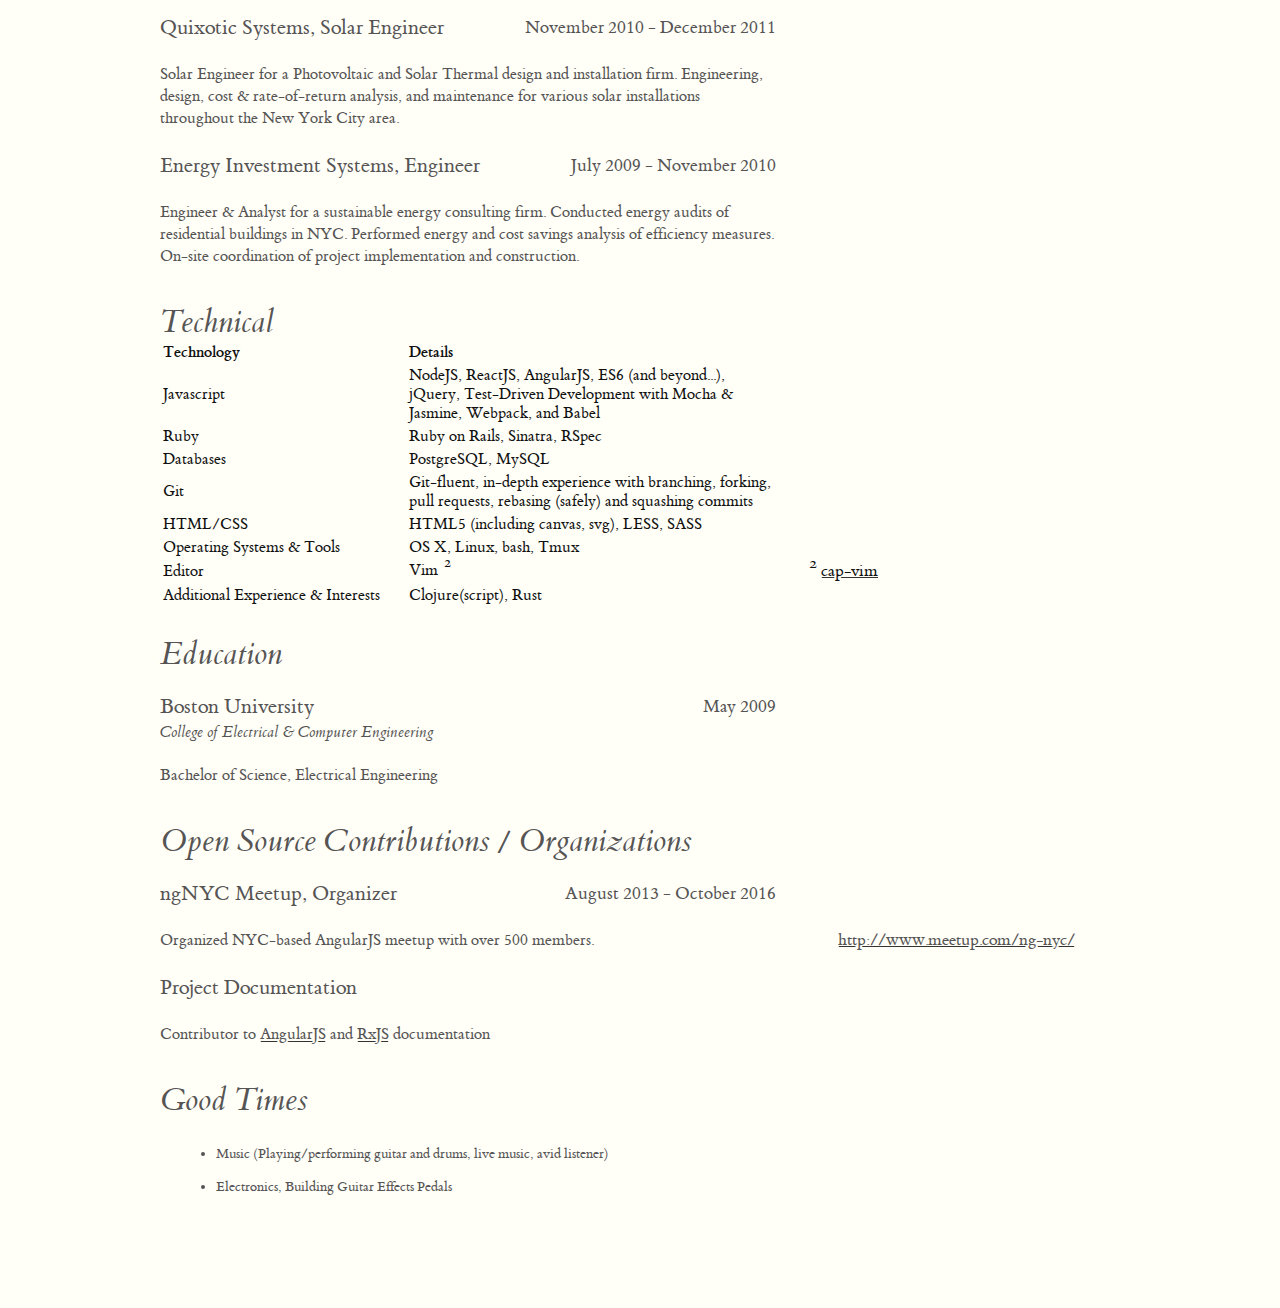
==== commit 1ec9eca4: "update current experience, DB" ====
--- a/index.html
+++ b/index.html
@@ -34,8 +34,11 @@
             <span class="sidenote"><a href="http://www.wsj.com/articles/tech-advisers-to-real-estate-industry-to-join-forces-1480431601">http://www.wsj.com/articles/tech-advisers-to-real-estate-industry-to-join-forces-1480431601</a></span>
           </p>
           <p>
-            <span class="description">Ruby on Rails + Angular.JS development for the leading leasing and asset management platform. Part of the team responsible for customer data-migration from the Hightower to VTS platform.</span>
-          </p>
+            <span class="description">Ruby on Rails + Angular.JS development for the leading leasing and asset management platform.</span>
+          </p>
+          <ul>
+            <li>Tech Lead, Migration Squad - Technical leadership and guidance of the team responsible for building a large-scale data-migration tool to move customer data from Hightower to VTS.</li>
+          </ul>
         </div>
         <div class="indivisible-unit">
           <p class="job-title">
@@ -122,6 +125,10 @@
             <td>Ruby on Rails, Sinatra, RSpec</td>
           </tr>
           <tr>
+            <td class="title">Databases</td>
+            <td>PostgreSQL, MySQL</td>
+          </tr>
+          <tr>
             <td class="title">Git</td>
             <td>Git-fluent, in-depth experience with branching, forking, pull requests, rebasing (safely) and squashing commits</td>
           </tr>
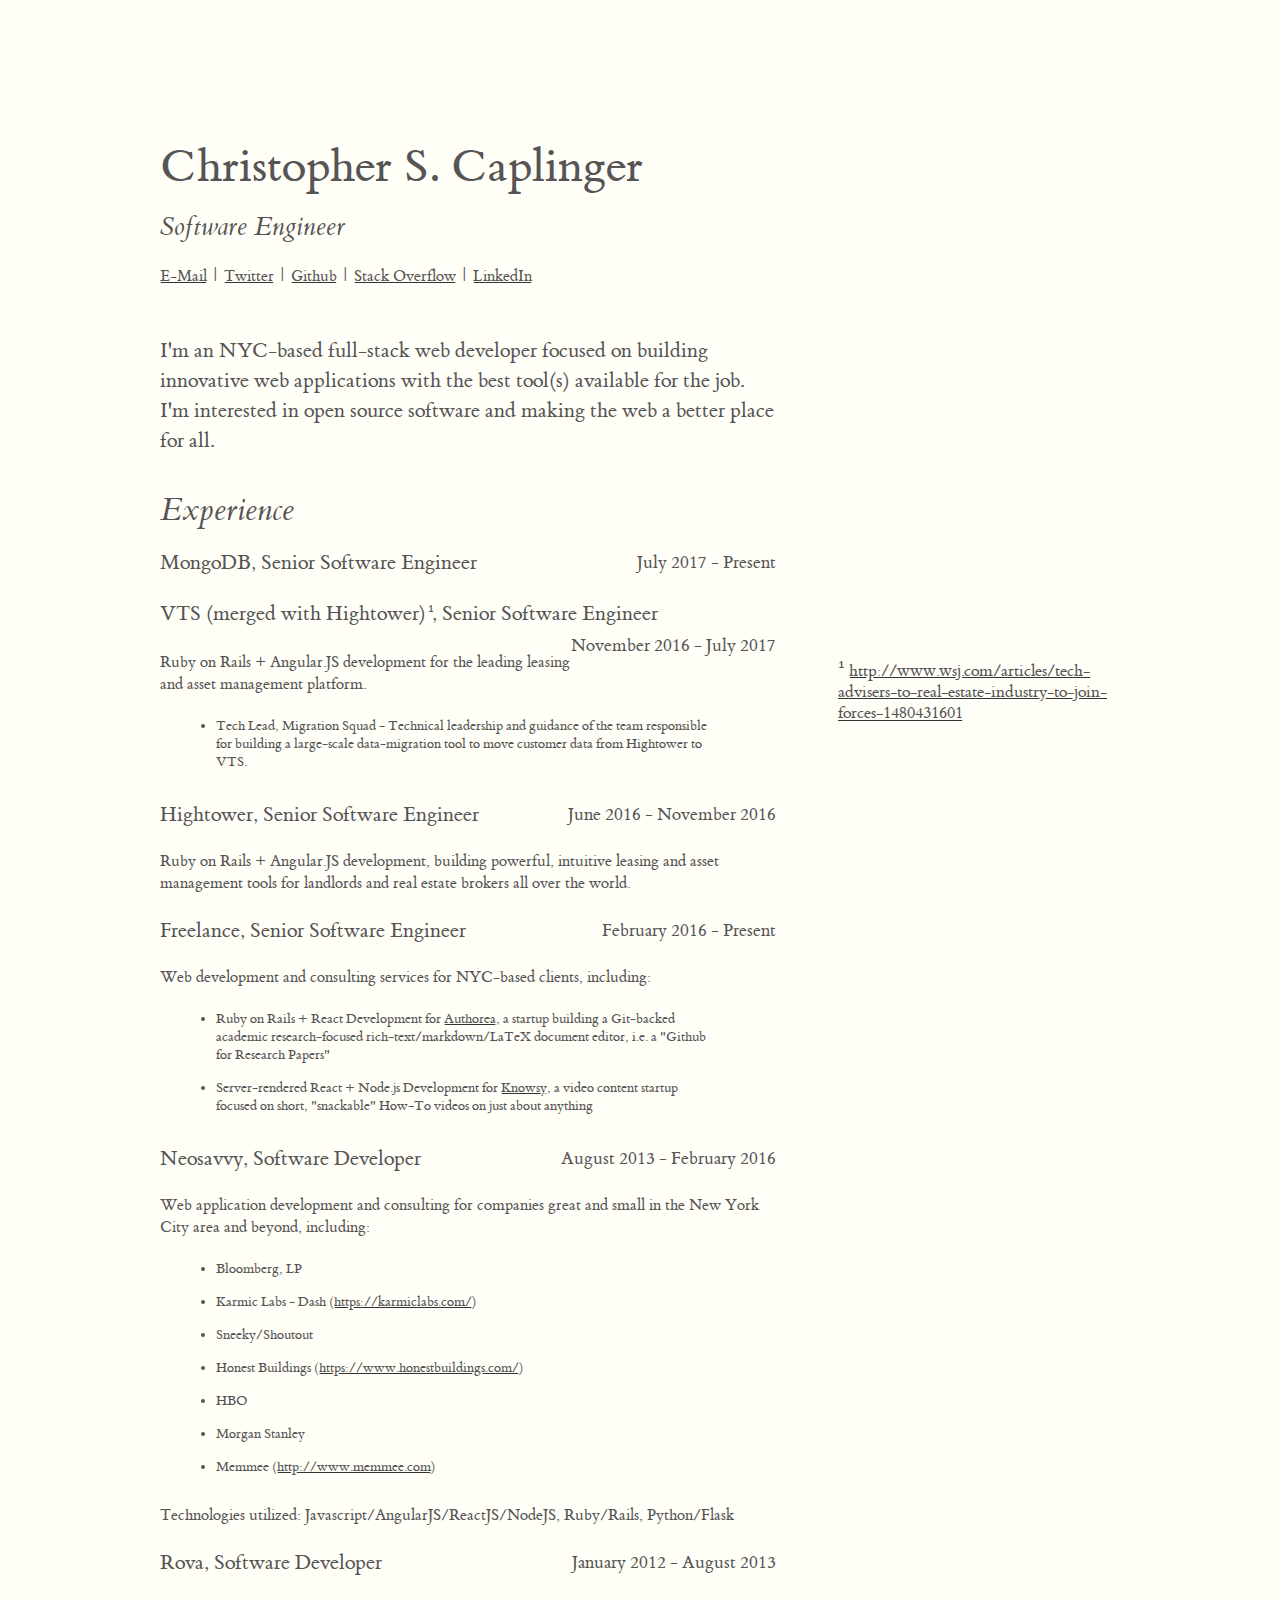
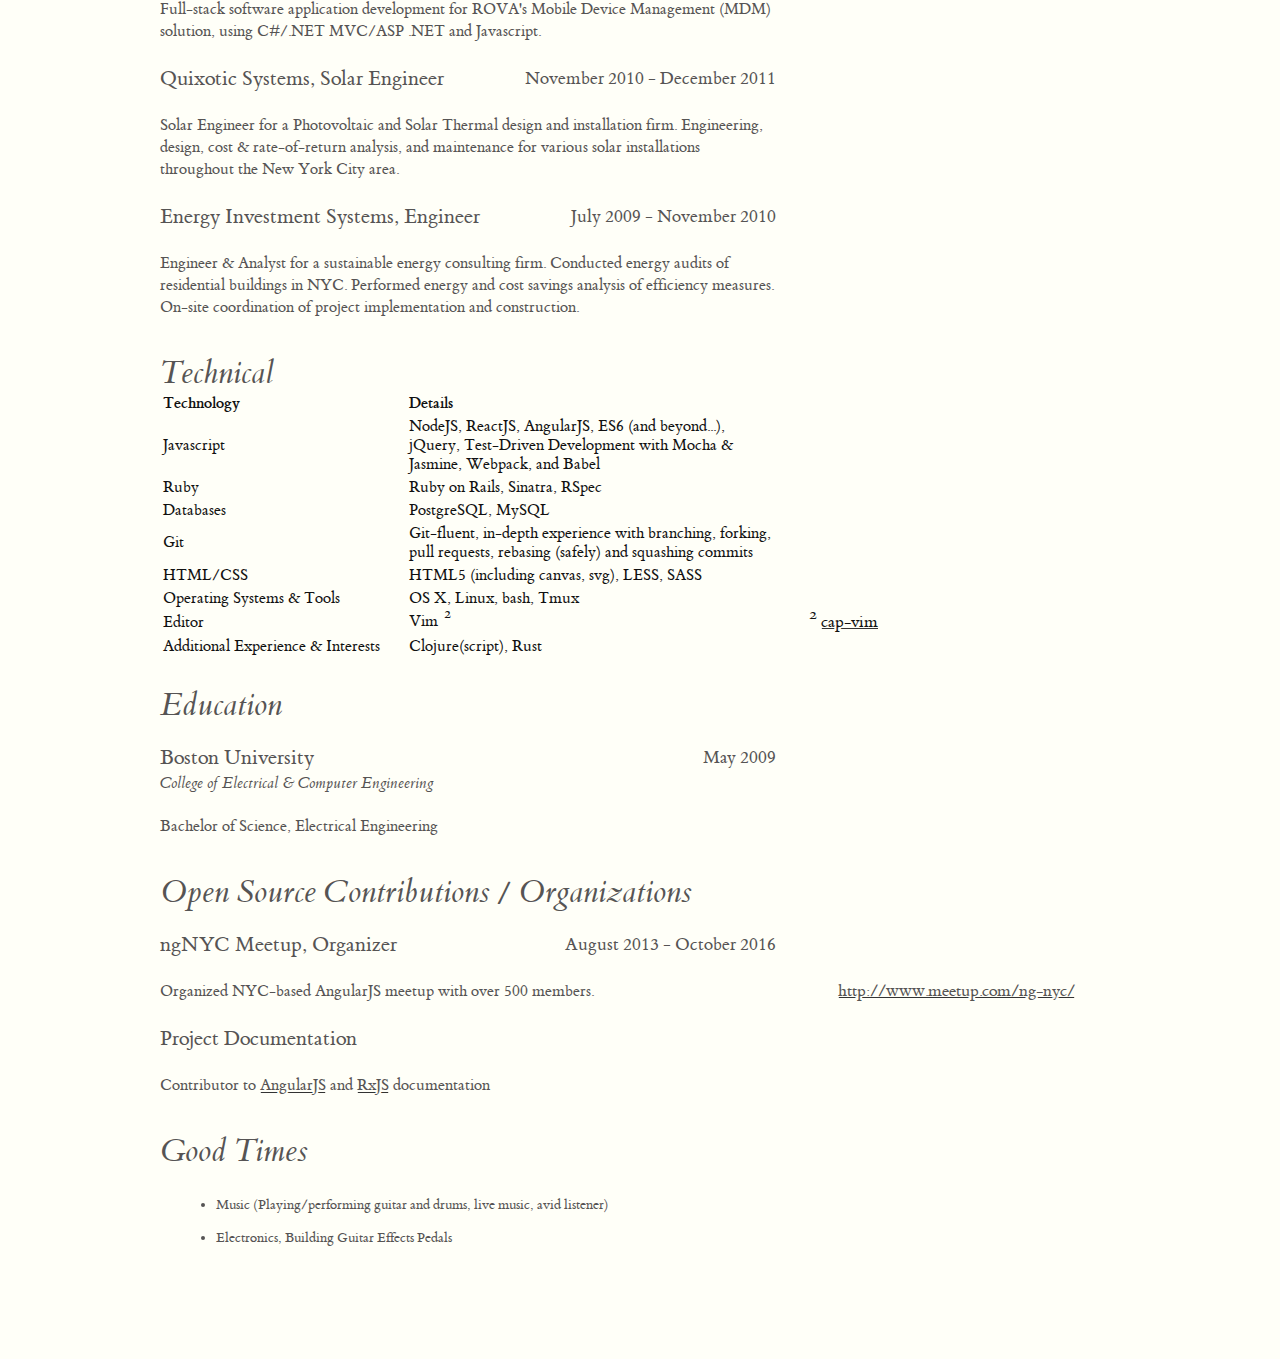
==== commit dda77257: "Update current job" ====
--- a/index.html
+++ b/index.html
@@ -30,7 +30,12 @@
         <h2>Experience</h2>
         <div class="indivisible-unit">
           <p class="job-title">
-            <label for="merger" class="margin-toggle sidenote-number">VTS (merged with Hightower)</label>, Senior Software Engineer<span class="align-right">November 2016 - Present</span>
+            MongoDB, Senior Software Engineer<span class="align-right">July 2017 - Present</span>
+          </p>
+        </div>
+        <div class="indivisible-unit">
+          <p class="job-title">
+            <label for="merger" class="margin-toggle sidenote-number">VTS (merged with Hightower)</label>, Senior Software Engineer<span class="align-right">November 2016 - July 2017</span>
             <span class="sidenote"><a href="http://www.wsj.com/articles/tech-advisers-to-real-estate-industry-to-join-forces-1480431601">http://www.wsj.com/articles/tech-advisers-to-real-estate-industry-to-join-forces-1480431601</a></span>
           </p>
           <p>
@@ -50,7 +55,7 @@
         </div>
         <div class="indivisible-unit">
           <p class="job-title">
-            Freelance, Senior Software Engineer<span class="align-right">February 2016 - May 2016</span>
+            Freelance, Senior Software Engineer<span class="align-right">February 2016 - Present</span>
           </p>
           <p>
             <span class="description">Web development and consulting services for NYC-based clients, including:</span>
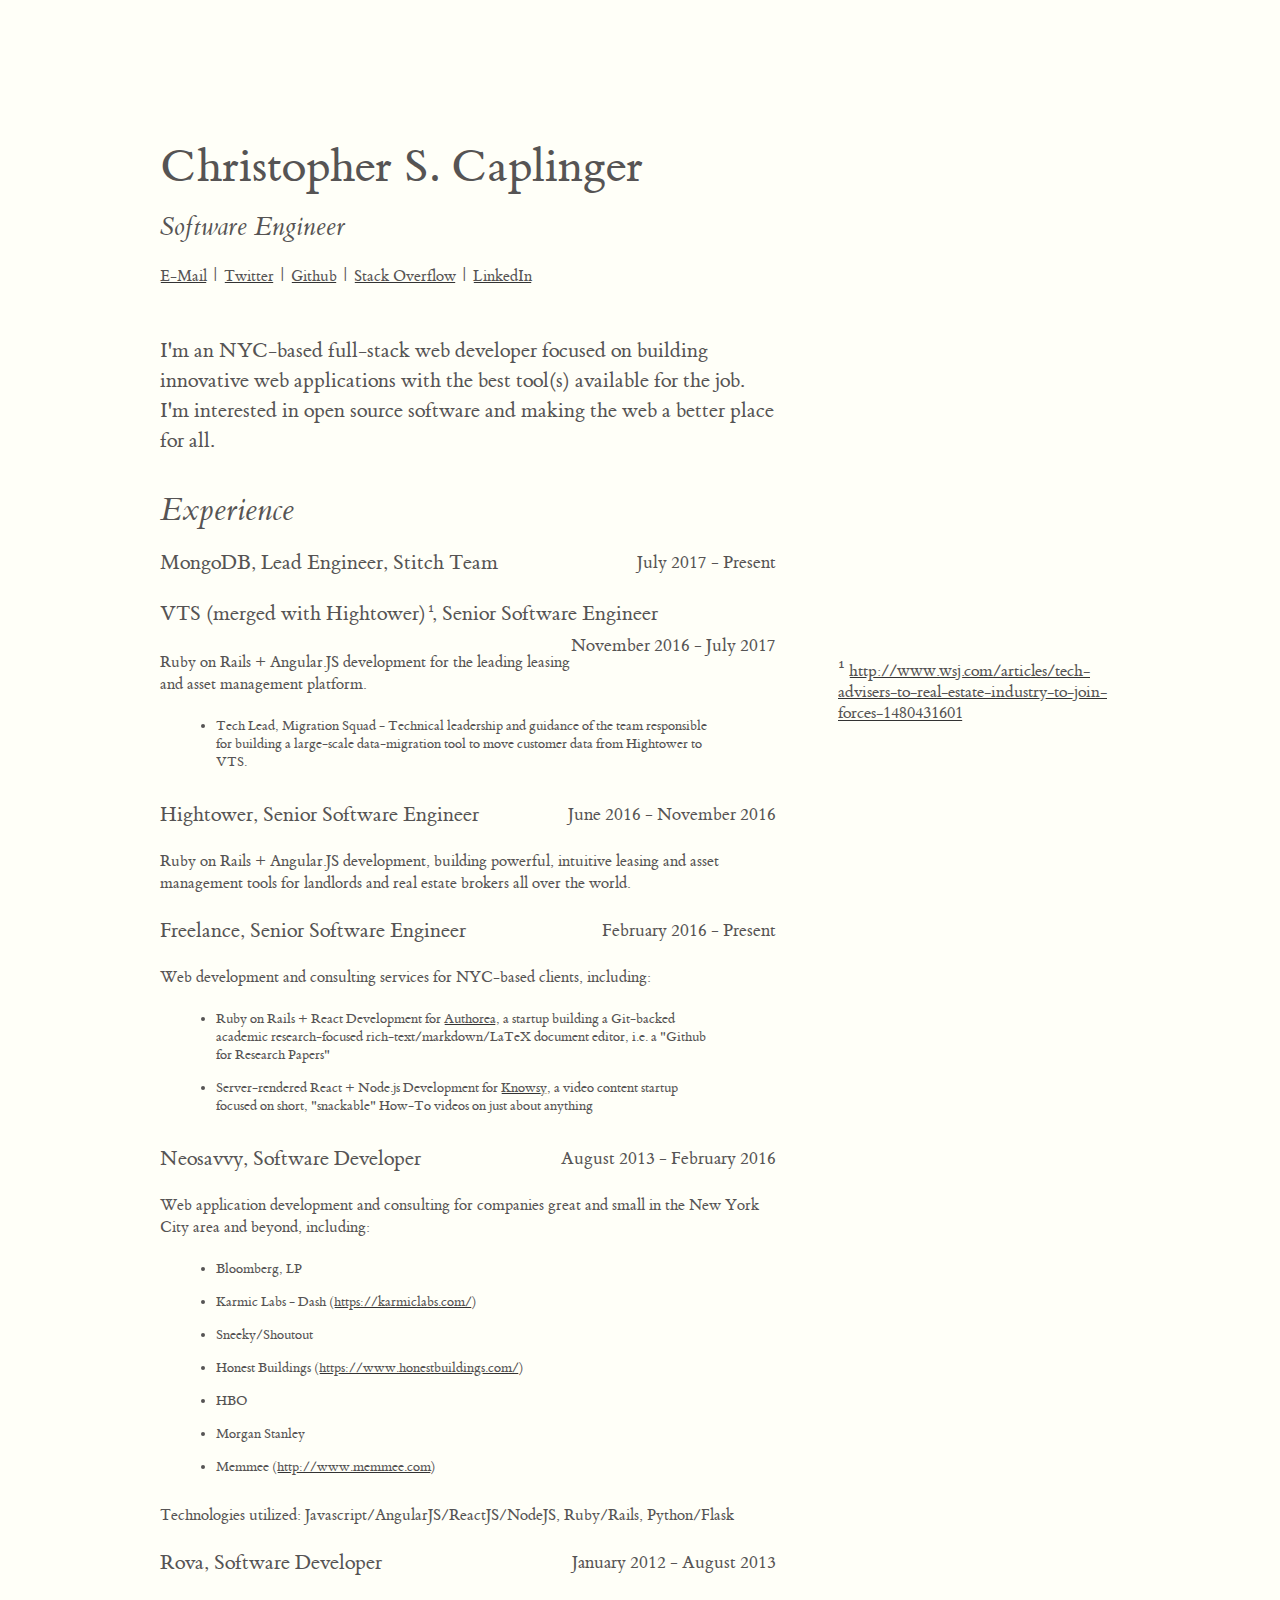
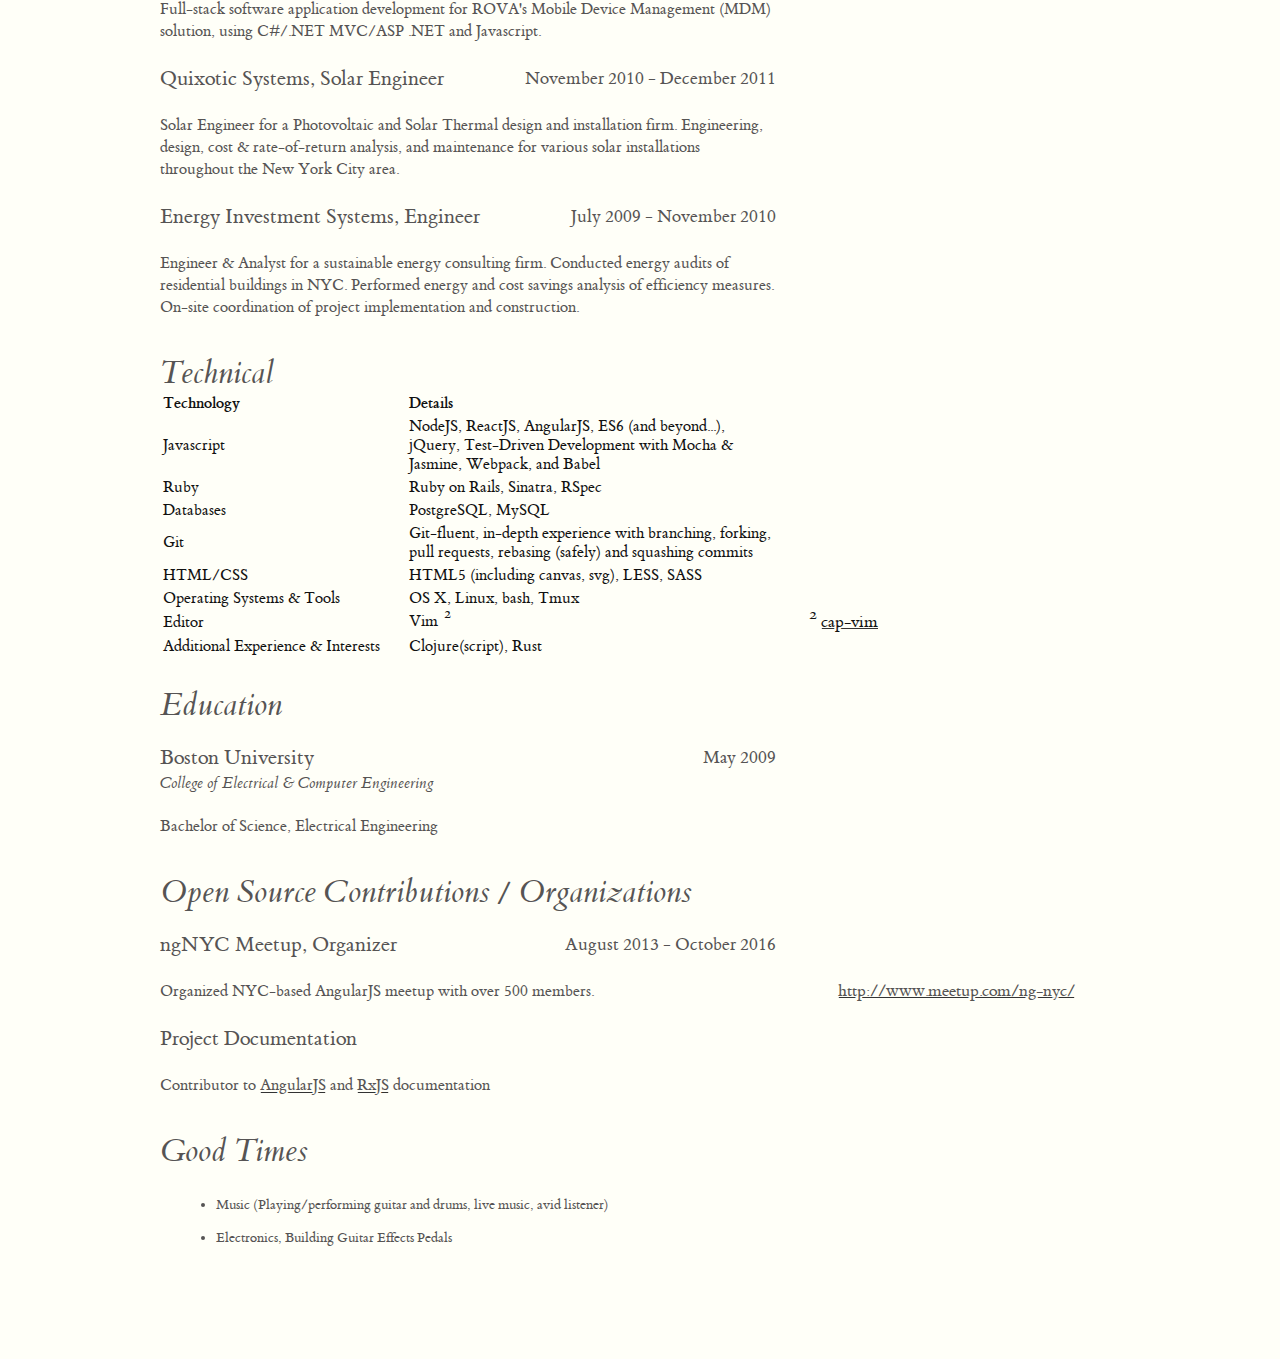
==== commit 793c77f6: "Update index.html" ====
--- a/index.html
+++ b/index.html
@@ -30,7 +30,7 @@
         <h2>Experience</h2>
         <div class="indivisible-unit">
           <p class="job-title">
-            MongoDB, Senior Software Engineer<span class="align-right">July 2017 - Present</span>
+            MongoDB, Lead Engineer, Stitch Team<span class="align-right">July 2017 - Present</span>
           </p>
         </div>
         <div class="indivisible-unit">
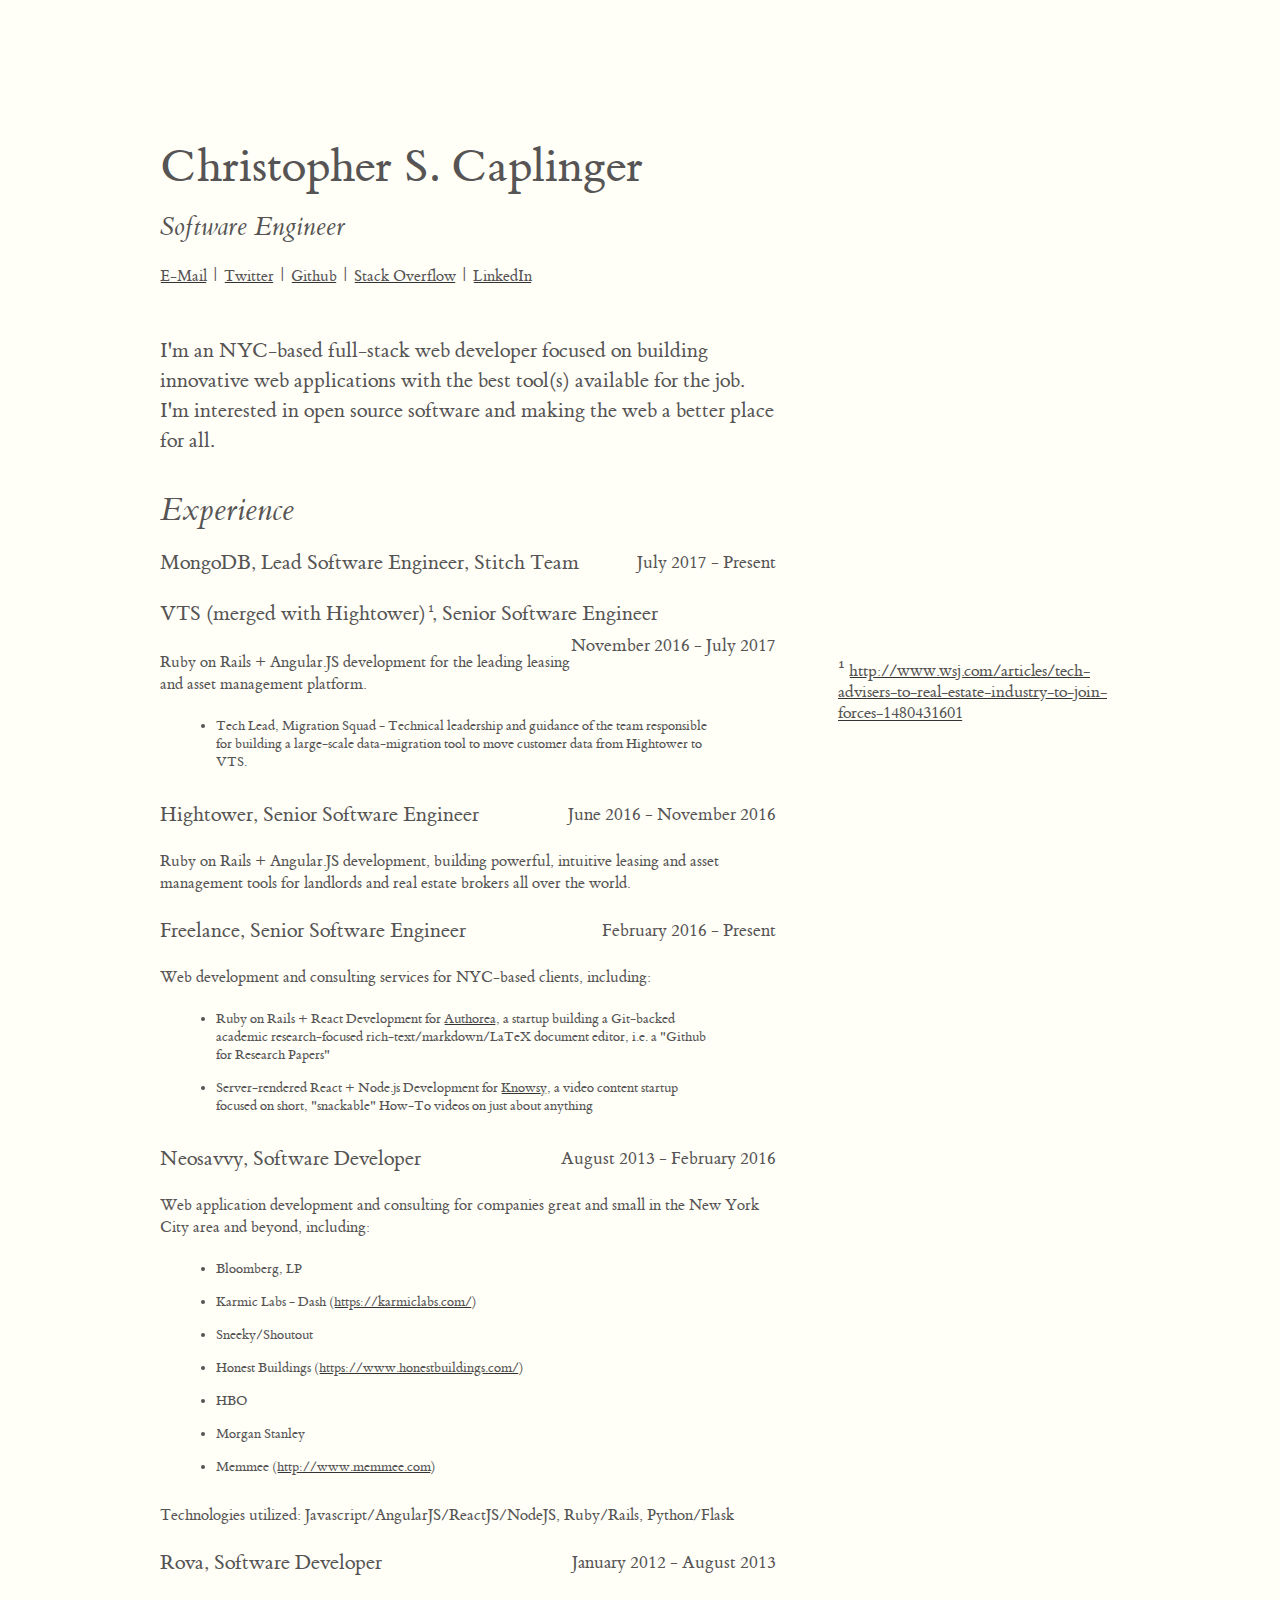
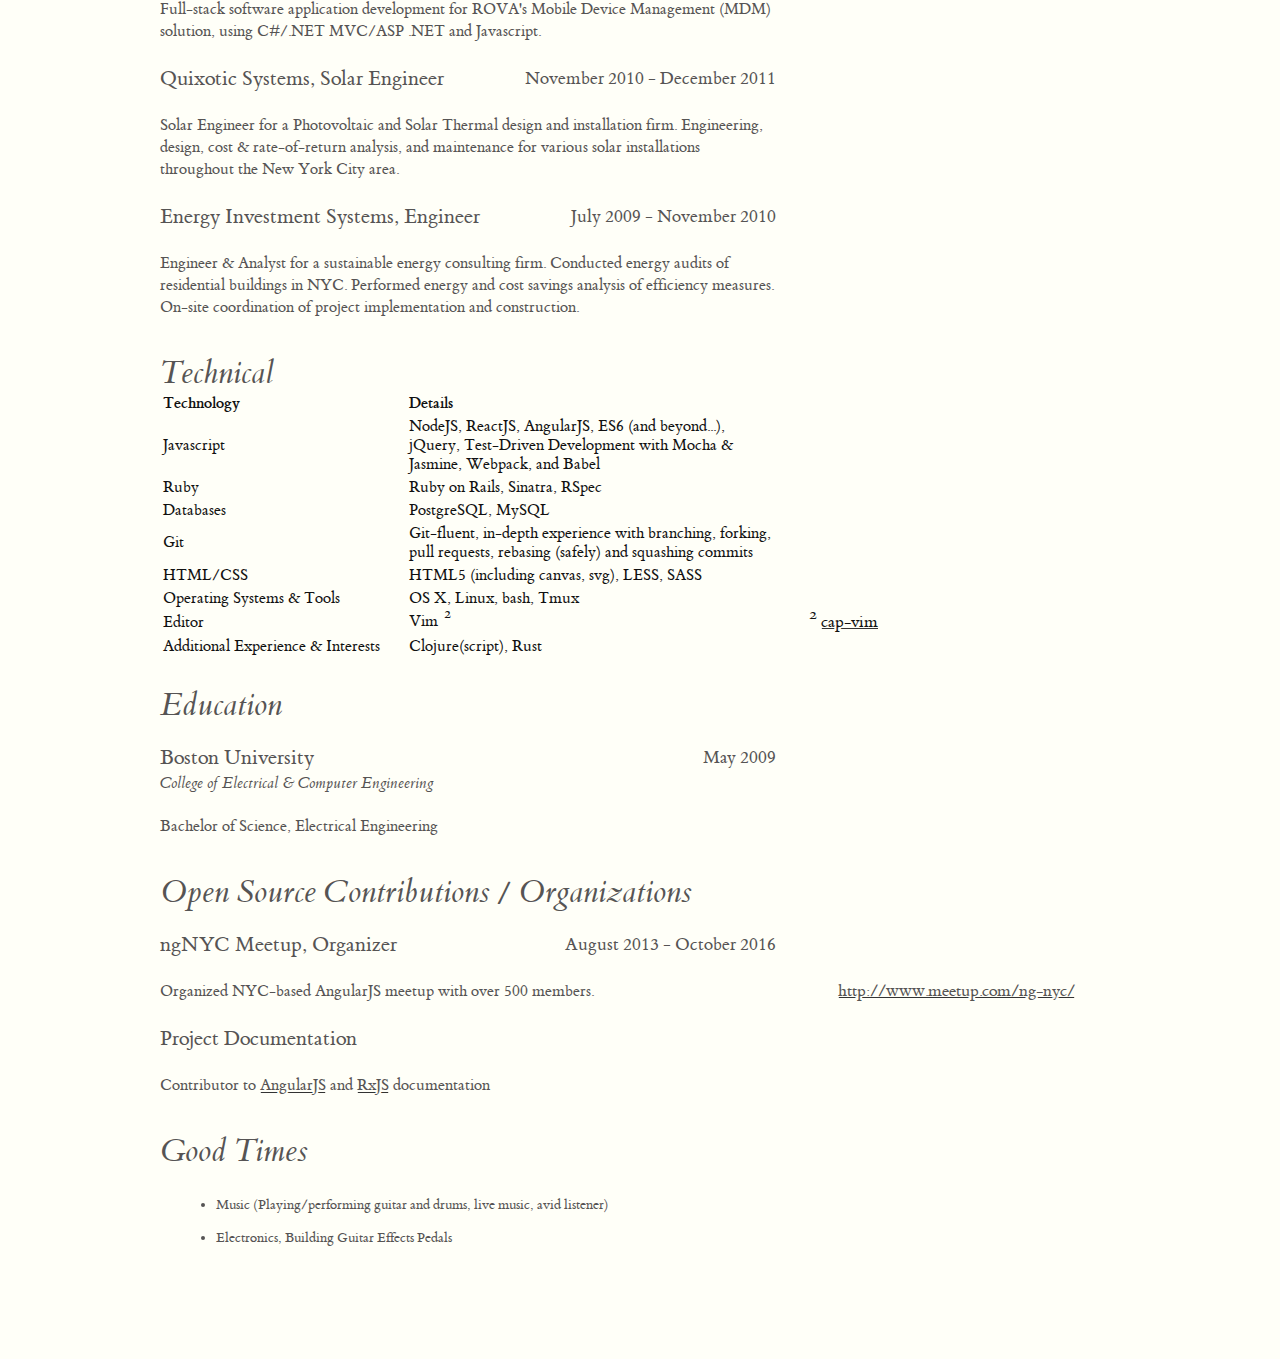
==== commit 28be110b: "Update index.html" ====
--- a/index.html
+++ b/index.html
@@ -30,7 +30,7 @@
         <h2>Experience</h2>
         <div class="indivisible-unit">
           <p class="job-title">
-            MongoDB, Lead Engineer, Stitch Team<span class="align-right">July 2017 - Present</span>
+            MongoDB, Lead Software Engineer, Stitch Team<span class="align-right">July 2017 - Present</span>
           </p>
         </div>
         <div class="indivisible-unit">
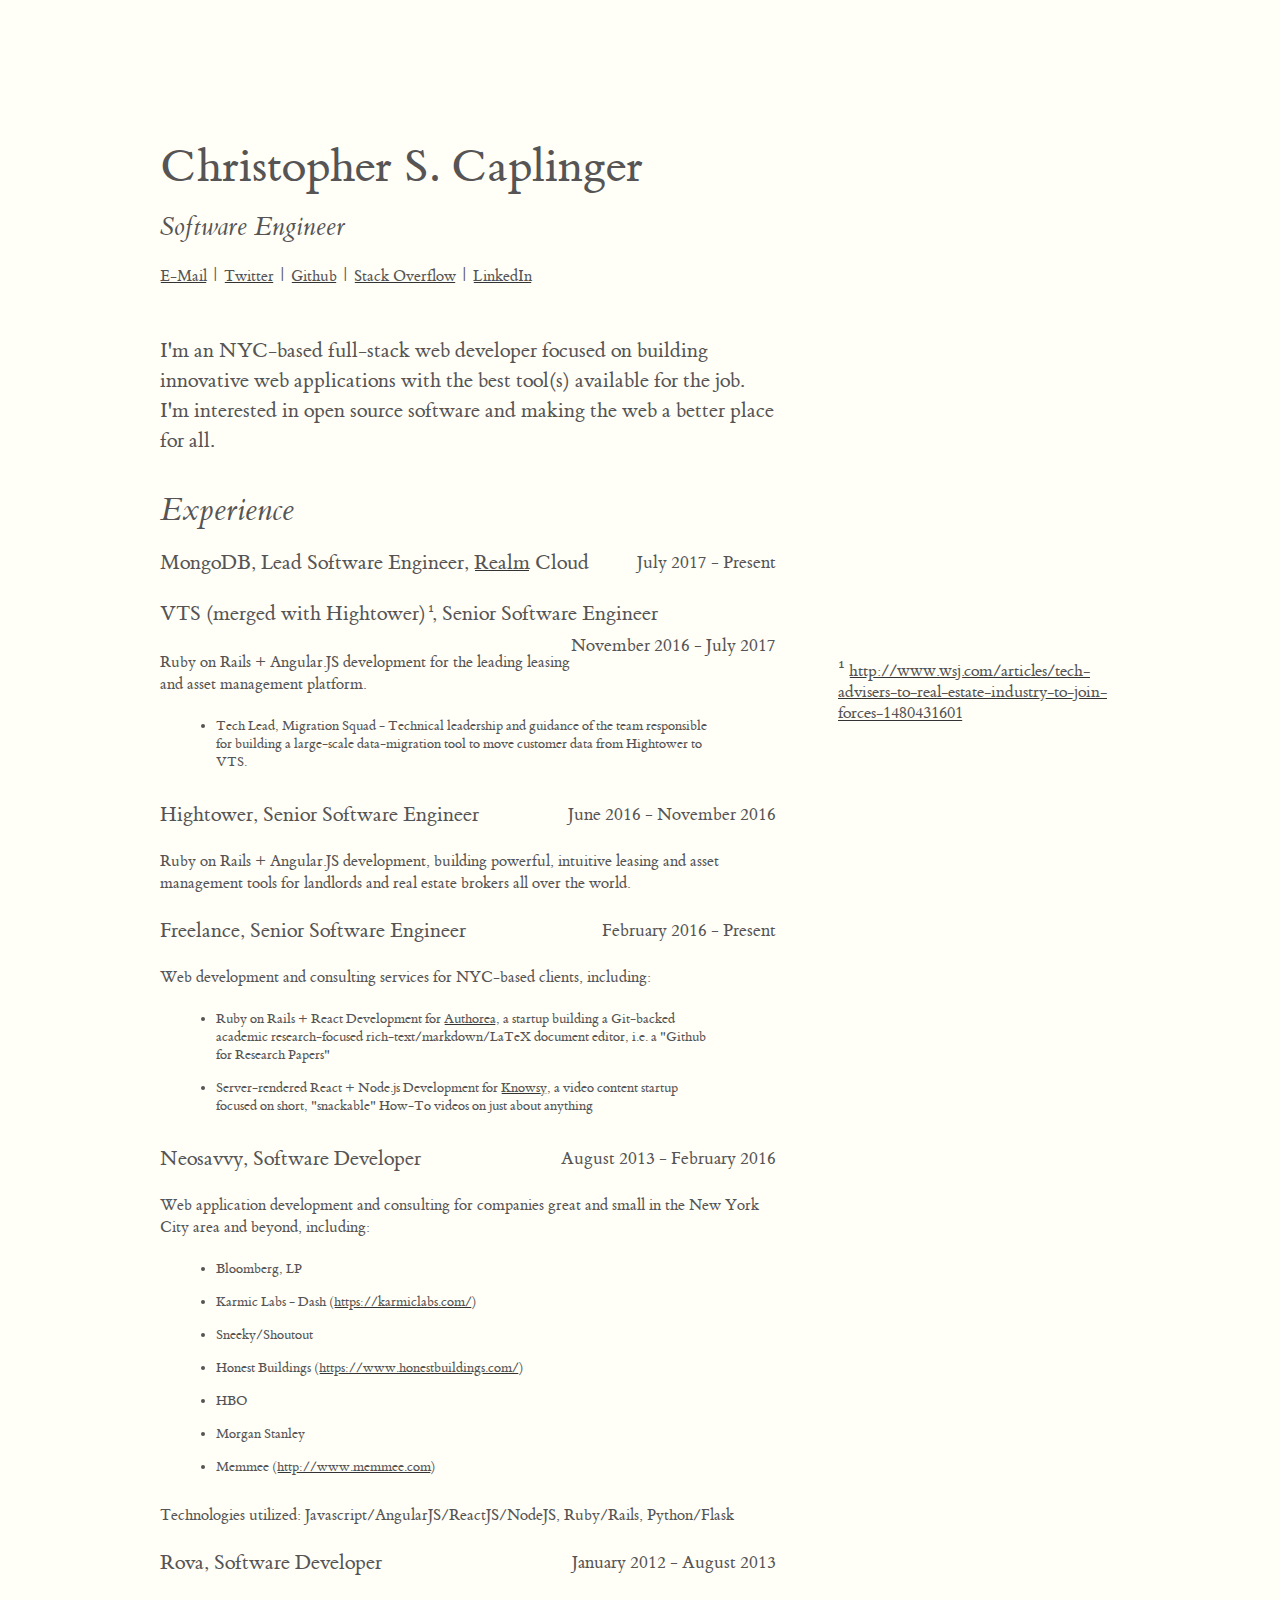
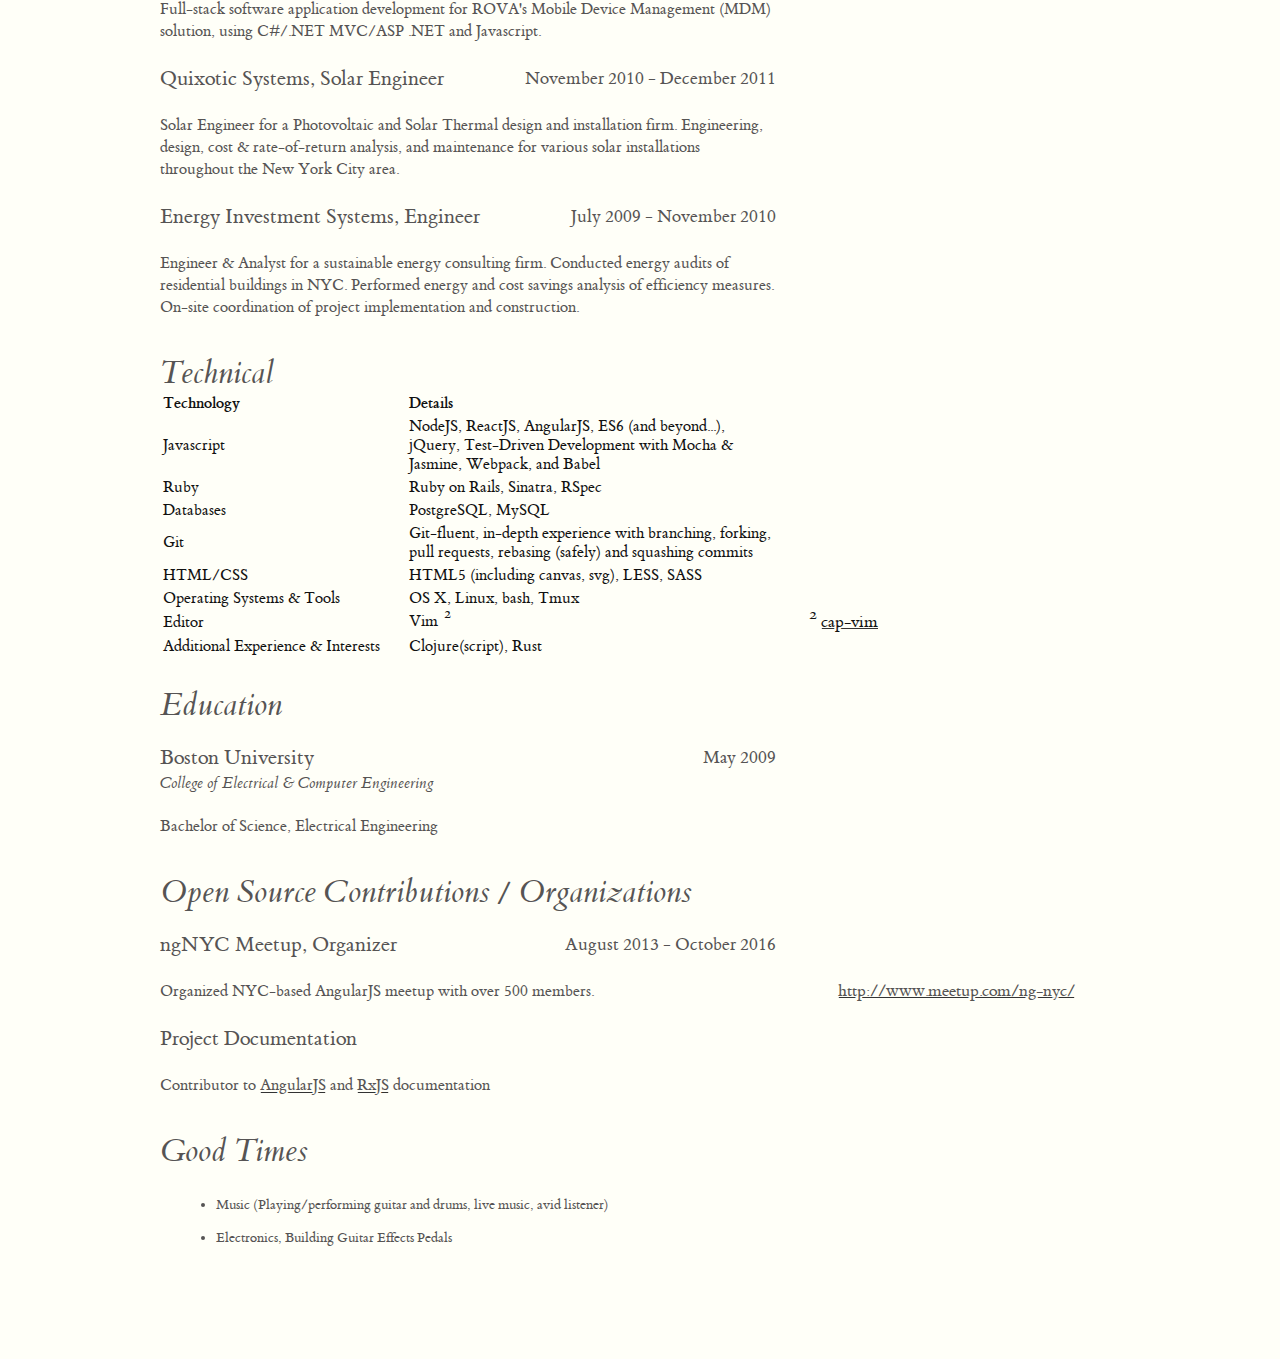
==== commit b6d9148d: "Update index.html" ====
--- a/index.html
+++ b/index.html
@@ -30,7 +30,7 @@
         <h2>Experience</h2>
         <div class="indivisible-unit">
           <p class="job-title">
-            MongoDB, Lead Software Engineer, Stitch Team<span class="align-right">July 2017 - Present</span>
+            MongoDB, Lead Software Engineer, <a href="https://realm.io/">Realm</a> Cloud<span class="align-right">July 2017 - Present</span>
           </p>
         </div>
         <div class="indivisible-unit">
